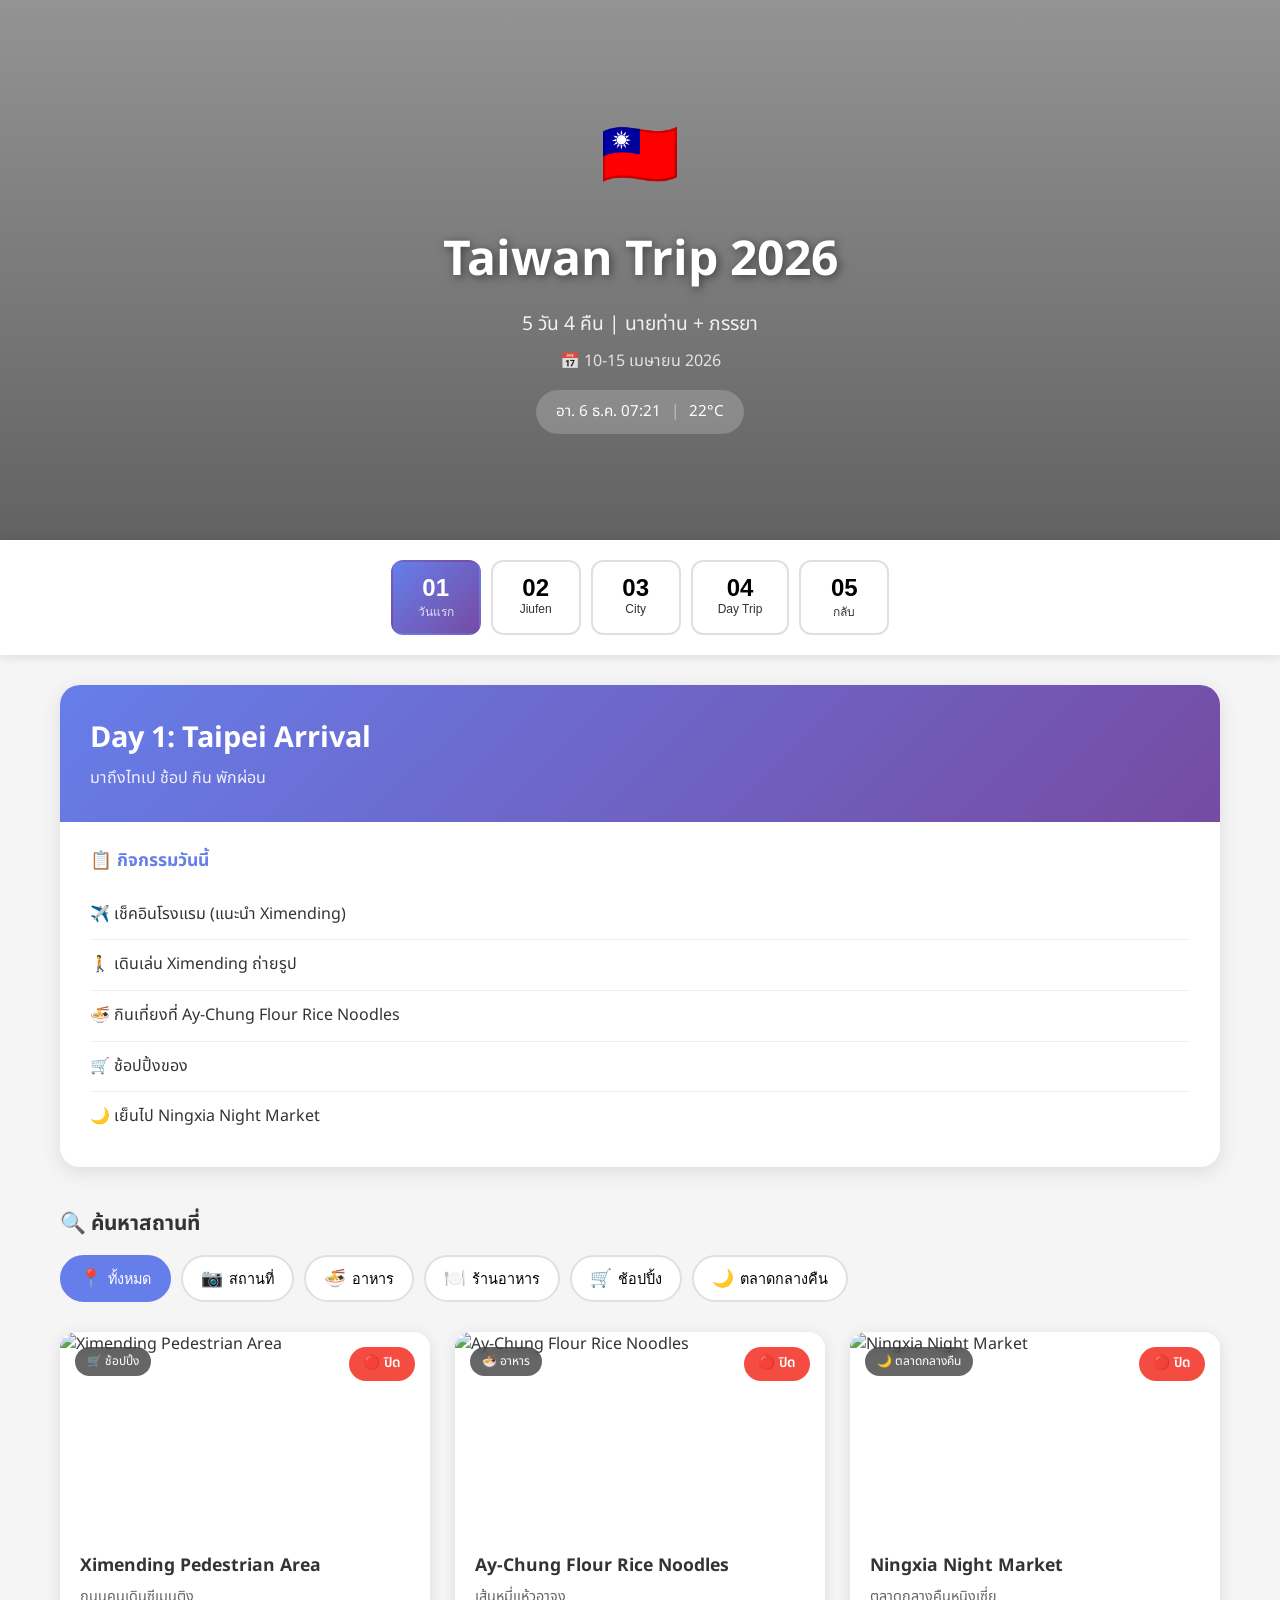
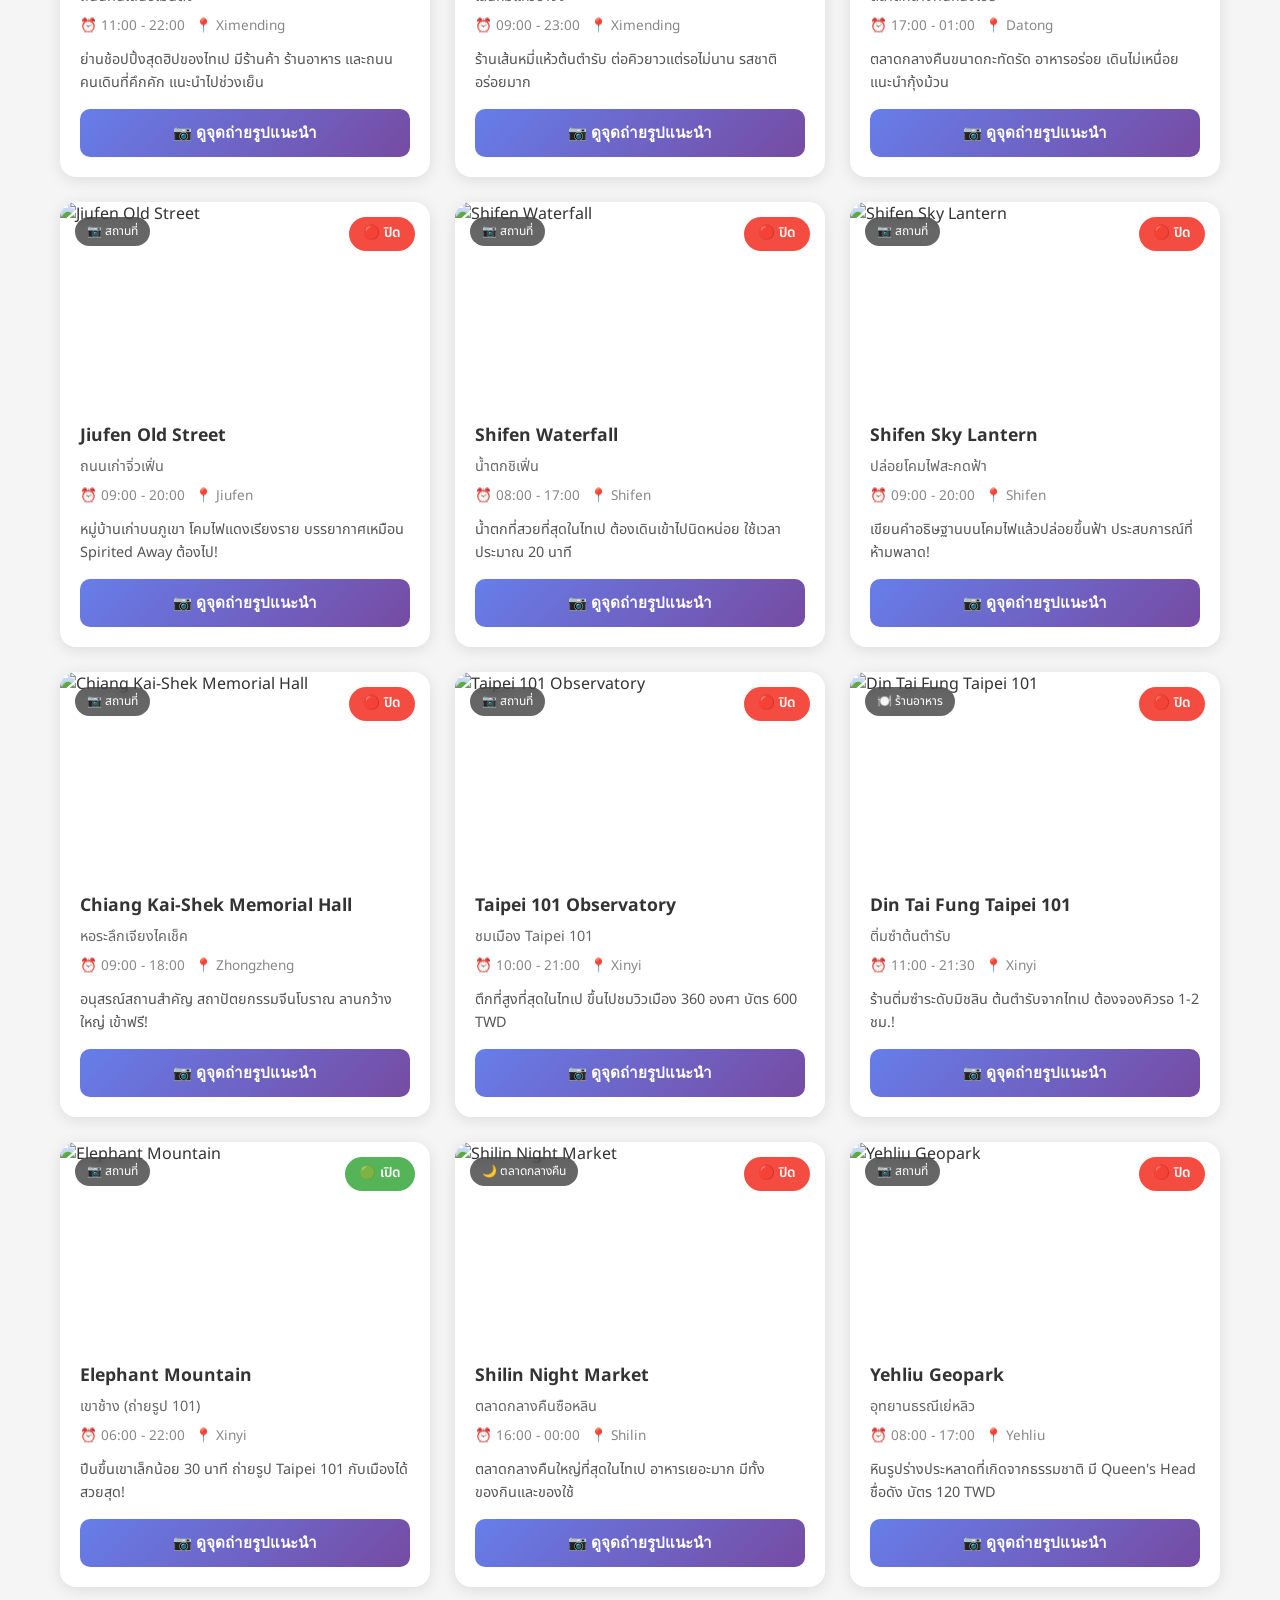
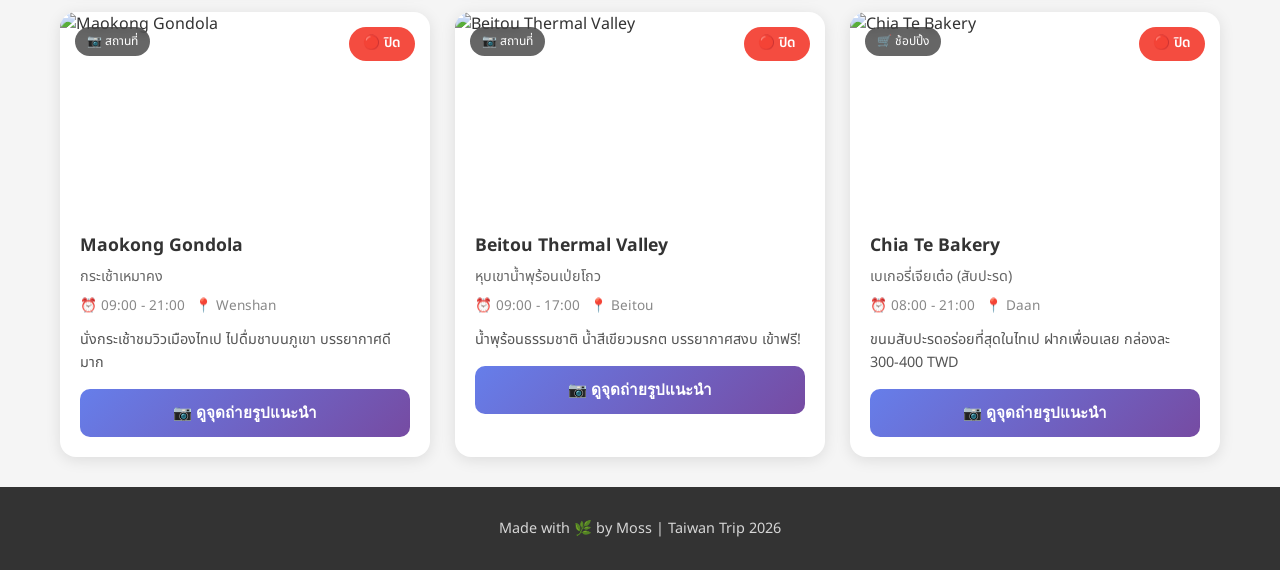
==== taiwan-trip/index.html @ 2dc35409 "Upgrade Taiwan Trip to travel website with photos & UI" ====
<!DOCTYPE html>
<html lang="th">
<head>
    <meta charset="UTF-8">
    <meta name="viewport" content="width=device-width, initial-scale=1.0">
    <title>🇹🇼 Taiwan Trip | 10-15 เมษายน 2026</title>
    <link rel="stylesheet" href="style.css">
    <link href="https://fonts.googleapis.com/css2?family=Noto+Sans+Thai:wght@400;600;700&display=swap" rel="stylesheet">
</head>
<body>
    <!-- Hero Section -->
    <header class="hero">
        <div class="hero-overlay"></div>
        <div class="hero-content">
            <span class="flag">🇹🇼</span>
            <h1>Taiwan Trip 2026</h1>
            <p class="subtitle">5 วัน 4 คืน | นายท่าน + ภรรยา</p>
            <p class="dates">📅 10-15 เมษายน 2026</p>
            <div class="weather-badge">
                <span id="current-time"></span>
                <span class="divider">|</span>
                <span id="taipei-temp">22°C</span>
            </div>
        </div>
    </header>

    <!-- Day Navigation -->
    <nav class="day-nav">
        <button class="day-tab active" data-day="1">
            <span class="day-num">01</span>
            <span class="day-label">วันแรก</span>
        </button>
        <button class="day-tab" data-day="2">
            <span class="day-num">02</span>
            <span class="day-label">Jiufen</span>
        </button>
        <button class="day-tab" data-day="3">
            <span class="day-num">03</span>
            <span class="day-label">City</span>
        </button>
        <button class="day-tab" data-day="4">
            <span class="day-num">04</span>
            <span class="day-label">Day Trip</span>
        </button>
        <button class="day-tab" data-day="5">
            <span class="day-num">05</span>
            <span class="day-label">กลับ</span>
        </button>
    </nav>

    <!-- Main Content -->
    <main class="container">
        <!-- Day Content -->
        <section id="day-content" class="day-section">
            <!-- โหลดจาก JS -->
        </section>

        <!-- Filter Section -->
        <section class="filter-section">
            <h2>🔍 ค้นหาสถานที่</h2>
            <div class="filter-buttons">
                <button class="filter-btn active" data-type="all">
                    <span class="icon">📍</span>
                    <span>ทั้งหมด</span>
                </button>
                <button class="filter-btn" data-type="attraction">
                    <span class="icon">📷</span>
                    <span>สถานที่</span>
                </button>
                <button class="filter-btn" data-type="food">
                    <span class="icon">🍜</span>
                    <span>อาหาร</span>
                </button>
                <button class="filter-btn" data-type="restaurant">
                    <span class="icon">🍽️</span>
                    <span>ร้านอาหาร</span>
                </button>
                <button class="filter-btn" data-type="shopping">
                    <span class="icon">🛒</span>
                    <span>ช้อปปิ้ง</span>
                </button>
                <button class="filter-btn" data-type="night_market">
                    <span class="icon">🌙</span>
                    <span>ตลาดกลางคืน</span>
                </button>
            </div>
        </section>

        <!-- Places Grid -->
        <section id="places-grid" class="places-section">
            <!-- โหลดจาก JS -->
        </section>
    </main>

    <!-- Photo Spot Modal -->
    <div id="modal" class="modal">
        <div class="modal-content">
            <button class="modal-close">&times;</button>
            <div class="modal-body">
                <!-- โหลดจาก JS -->
            </div>
        </div>
    </div>

    <footer>
        <p>Made with 🌿 by Moss | Taiwan Trip 2026</p>
    </footer>

    <script src="app.js"></script>
</body>
</html>
---- taiwan-trip/style.css ----
/* 🌿 Taiwan Trip - Travel Website Style */

* {
    margin: 0;
    padding: 0;
    box-sizing: border-box;
}

body {
    font-family: 'Noto Sans Thai', -apple-system, BlinkMacSystemFont, sans-serif;
    background: #f5f5f5;
    color: #333;
    line-height: 1.6;
}

/* Hero Section */
.hero {
    position: relative;
    height: 60vh;
    min-height: 400px;
    background:
        linear-gradient(rgba(0,0,0,0.4), rgba(0,0,0,0.6)),
        url('https://images.unsplash.com/photo-1530321341288-9d0dfb970801?w=1600') center/cover;
    display: flex;
    align-items: center;
    justify-content: center;
    text-align: center;
    color: white;
}

.hero-content {
    z-index: 1;
    padding: 20px;
}

.hero .flag {
    font-size: 4rem;
    display: block;
    margin-bottom: 15px;
    animation: float 3s ease-in-out infinite;
}

@keyframes float {
    0%, 100% { transform: translateY(0); }
    50% { transform: translateY(-10px); }
}

.hero h1 {
    font-size: 3rem;
    font-weight: 700;
    margin-bottom: 10px;
    text-shadow: 2px 2px 10px rgba(0,0,0,0.5);
}

.hero .subtitle {
    font-size: 1.2rem;
    opacity: 0.9;
    margin-bottom: 8px;
}

.hero .dates {
    font-size: 1rem;
    opacity: 0.8;
    margin-bottom: 15px;
}

.weather-badge {
    display: inline-flex;
    align-items: center;
    gap: 10px;
    background: rgba(255,255,255,0.2);
    backdrop-filter: blur(10px);
    padding: 10px 20px;
    border-radius: 30px;
    font-size: 0.95rem;
}

.weather-badge .divider {
    opacity: 0.5;
}

/* Day Navigation */
.day-nav {
    display: flex;
    justify-content: center;
    gap: 10px;
    padding: 20px;
    background: white;
    box-shadow: 0 2px 10px rgba(0,0,0,0.1);
    position: sticky;
    top: 0;
    z-index: 100;
    flex-wrap: wrap;
}

.day-tab {
    display: flex;
    flex-direction: column;
    align-items: center;
    padding: 12px 25px;
    border: 2px solid #e0e0e0;
    background: white;
    border-radius: 12px;
    cursor: pointer;
    transition: all 0.3s;
    min-width: 90px;
}

.day-tab:hover {
    border-color: #667eea;
    transform: translateY(-2px);
}

.day-tab.active {
    background: linear-gradient(135deg, #667eea, #764ba2);
    border-color: transparent;
    color: white;
}

.day-num {
    font-size: 1.5rem;
    font-weight: 700;
}

.day-label {
    font-size: 0.75rem;
    opacity: 0.8;
}

/* Container */
.container {
    max-width: 1200px;
    margin: 0 auto;
    padding: 30px 20px;
}

/* Day Section */
.day-section {
    margin-bottom: 40px;
}

.day-card {
    background: white;
    border-radius: 20px;
    overflow: hidden;
    box-shadow: 0 5px 20px rgba(0,0,0,0.1);
}

.day-header {
    background: linear-gradient(135deg, #667eea, #764ba2);
    color: white;
    padding: 30px;
}

.day-header h2 {
    font-size: 1.8rem;
    margin-bottom: 5px;
}

.day-header p {
    opacity: 0.9;
}

.day-activities {
    padding: 25px 30px;
}

.day-activities h3 {
    color: #667eea;
    margin-bottom: 15px;
    font-size: 1.1rem;
}

.activity-list {
    list-style: none;
}

.activity-list li {
    padding: 12px 0;
    border-bottom: 1px solid #f0f0f0;
    display: flex;
    align-items: center;
    gap: 10px;
    font-size: 1rem;
}

.activity-list li:last-child {
    border-bottom: none;
}

/* Filter Section */
.filter-section {
    margin-bottom: 30px;
}

.filter-section h2 {
    font-size: 1.3rem;
    margin-bottom: 15px;
    color: #333;
}

.filter-buttons {
    display: flex;
    gap: 10px;
    flex-wrap: wrap;
}

.filter-btn {
    display: flex;
    align-items: center;
    gap: 6px;
    padding: 10px 18px;
    border: 2px solid #e0e0e0;
    background: white;
    border-radius: 25px;
    cursor: pointer;
    transition: all 0.3s;
    font-size: 0.9rem;
}

.filter-btn:hover {
    border-color: #667eea;
}

.filter-btn.active {
    background: #667eea;
    border-color: #667eea;
    color: white;
}

.filter-btn .icon {
    font-size: 1.1rem;
}

/* Places Grid */
.places-grid {
    display: grid;
    grid-template-columns: repeat(auto-fill, minmax(320px, 1fr));
    gap: 25px;
}

/* Place Card */
.place-card {
    background: white;
    border-radius: 16px;
    overflow: hidden;
    box-shadow: 0 3px 15px rgba(0,0,0,0.1);
    transition: transform 0.3s, box-shadow 0.3s;
}

.place-card:hover {
    transform: translateY(-5px);
    box-shadow: 0 10px 30px rgba(0,0,0,0.15);
}

.place-image {
    position: relative;
    height: 200px;
    overflow: hidden;
}

.place-image img {
    width: 100%;
    height: 100%;
    object-fit: cover;
    transition: transform 0.5s;
}

.place-card:hover .place-image img {
    transform: scale(1.05);
}

.status-overlay {
    position: absolute;
    top: 15px;
    right: 15px;
}

.status-badge {
    display: inline-flex;
    align-items: center;
    gap: 5px;
    padding: 6px 14px;
    border-radius: 20px;
    font-size: 0.85rem;
    font-weight: 600;
    backdrop-filter: blur(10px);
}

.status-badge.open {
    background: rgba(76, 175, 80, 0.95);
    color: white;
}

.status-badge.closed {
    background: rgba(244, 67, 54, 0.95);
    color: white;
}

.type-badge {
    position: absolute;
    top: 15px;
    left: 15px;
    background: rgba(0,0,0,0.6);
    color: white;
    padding: 5px 12px;
    border-radius: 15px;
    font-size: 0.75rem;
    backdrop-filter: blur(5px);
}

.place-info {
    padding: 20px;
}

.place-info h3 {
    font-size: 1.1rem;
    margin-bottom: 5px;
    color: #333;
}

.place-info .name-th {
    font-size: 0.9rem;
    color: #666;
    margin-bottom: 8px;
}

.place-meta {
    display: flex;
    flex-wrap: wrap;
    gap: 10px;
    font-size: 0.85rem;
    color: #888;
    margin-bottom: 10px;
}

.place-meta span {
    display: flex;
    align-items: center;
    gap: 4px;
}

.place-description {
    font-size: 0.9rem;
    color: #555;
    margin-bottom: 15px;
    display: -webkit-box;
    -webkit-line-clamp: 2;
    -webkit-box-orient: vertical;
    overflow: hidden;
}

.photo-spots-btn {
    width: 100%;
    padding: 12px;
    background: linear-gradient(135deg, #667eea, #764ba2);
    color: white;
    border: none;
    border-radius: 10px;
    cursor: pointer;
    font-size: 0.95rem;
    font-weight: 600;
    display: flex;
    align-items: center;
    justify-content: center;
    gap: 8px;
    transition: transform 0.2s;
}

.photo-spots-btn:hover {
    transform: scale(1.02);
}

/* Modal */
.modal {
    display: none;
    position: fixed;
    top: 0;
    left: 0;
    width: 100%;
    height: 100%;
    background: rgba(0,0,0,0.8);
    z-index: 1000;
    align-items: center;
    justify-content: center;
    padding: 20px;
    overflow-y: auto;
}

.modal.active {
    display: flex;
}

.modal-content {
    background: white;
    border-radius: 20px;
    max-width: 800px;
    width: 100%;
    max-height: 90vh;
    overflow-y: auto;
    position: relative;
}

.modal-close {
    position: absolute;
    top: 15px;
    right: 20px;
    width: 40px;
    height: 40px;
    border-radius: 50%;
    background: rgba(0,0,0,0.1);
    border: none;
    font-size: 24px;
    cursor: pointer;
    z-index: 10;
    transition: background 0.3s;
}

.modal-close:hover {
    background: rgba(0,0,0,0.2);
}

.modal-header {
    padding: 30px;
    border-bottom: 1px solid #f0f0f0;
}

.modal-header h2 {
    font-size: 1.5rem;
    color: #333;
    margin-bottom: 5px;
}

.modal-header p {
    color: #666;
}

.modal-body {
    padding: 30px;
}

/* Photo Spots Grid */
.photo-spots-grid {
    display: grid;
    gap: 25px;
}

.photo-spot-card {
    border: 1px solid #e0e0e0;
    border-radius: 12px;
    overflow: hidden;
}

.photo-spot-image {
    width: 100%;
    height: 250px;
    overflow: hidden;
}

.photo-spot-image img {
    width: 100%;
    height: 100%;
    object-fit: cover;
    transition: transform 0.5s;
}

.photo-spot-card:hover .photo-spot-image img {
    transform: scale(1.05);
}

.photo-spot-info {
    padding: 15px;
}

.photo-spot-info h4 {
    font-size: 1.1rem;
    color: #333;
    margin-bottom: 5px;
    display: flex;
    align-items: center;
    gap: 8px;
}

.photo-spot-info h4::before {
    content: "📷";
}

.photo-spot-info p {
    font-size: 0.9rem;
    color: #666;
}

/* Footer */
footer {
    text-align: center;
    padding: 30px 20px;
    background: #333;
    color: rgba(255,255,255,0.8);
    font-size: 0.9rem;
}

/* Responsive */
@media (max-width: 768px) {
    .hero h1 {
        font-size: 2rem;
    }

    .hero .flag {
        font-size: 3rem;
    }

    .day-tab {
        min-width: 70px;
        padding: 10px 15px;
    }

    .day-num {
        font-size: 1.2rem;
    }

    .places-grid {
        grid-template-columns: 1fr;
    }

    .filter-btn {
        padding: 8px 12px;
        font-size: 0.8rem;
    }

    .modal-content {
        margin: 10px;
    }
}

/* Loading Animation */
.loading {
    text-align: center;
    padding: 50px;
    color: #888;
}

.loading::after {
    content: "";
    display: inline-block;
    width: 30px;
    height: 30px;
    border: 3px solid #e0e0e0;
    border-top-color: #667eea;
    border-radius: 50%;
    animation: spin 1s linear infinite;
    margin-left: 10px;
    vertical-align: middle;
}

@keyframes spin {
    to { transform: rotate(360deg); }
}
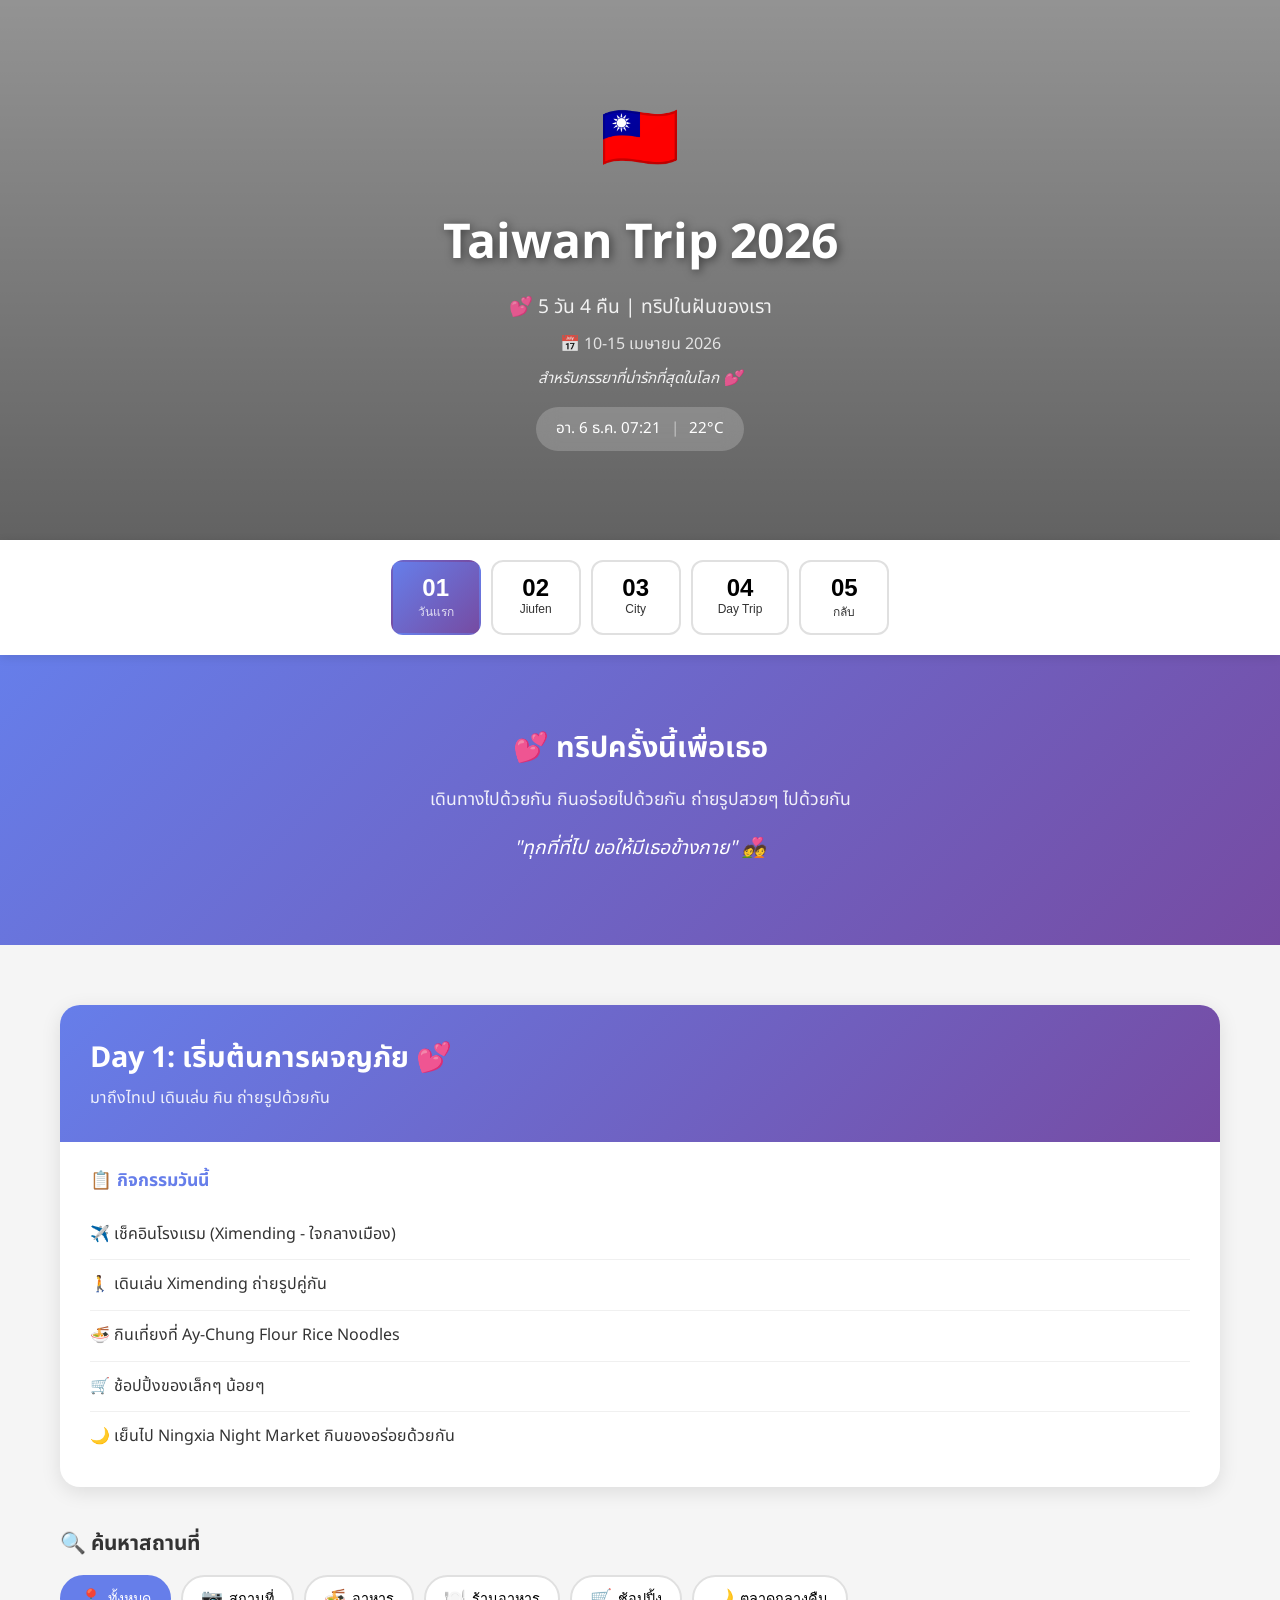
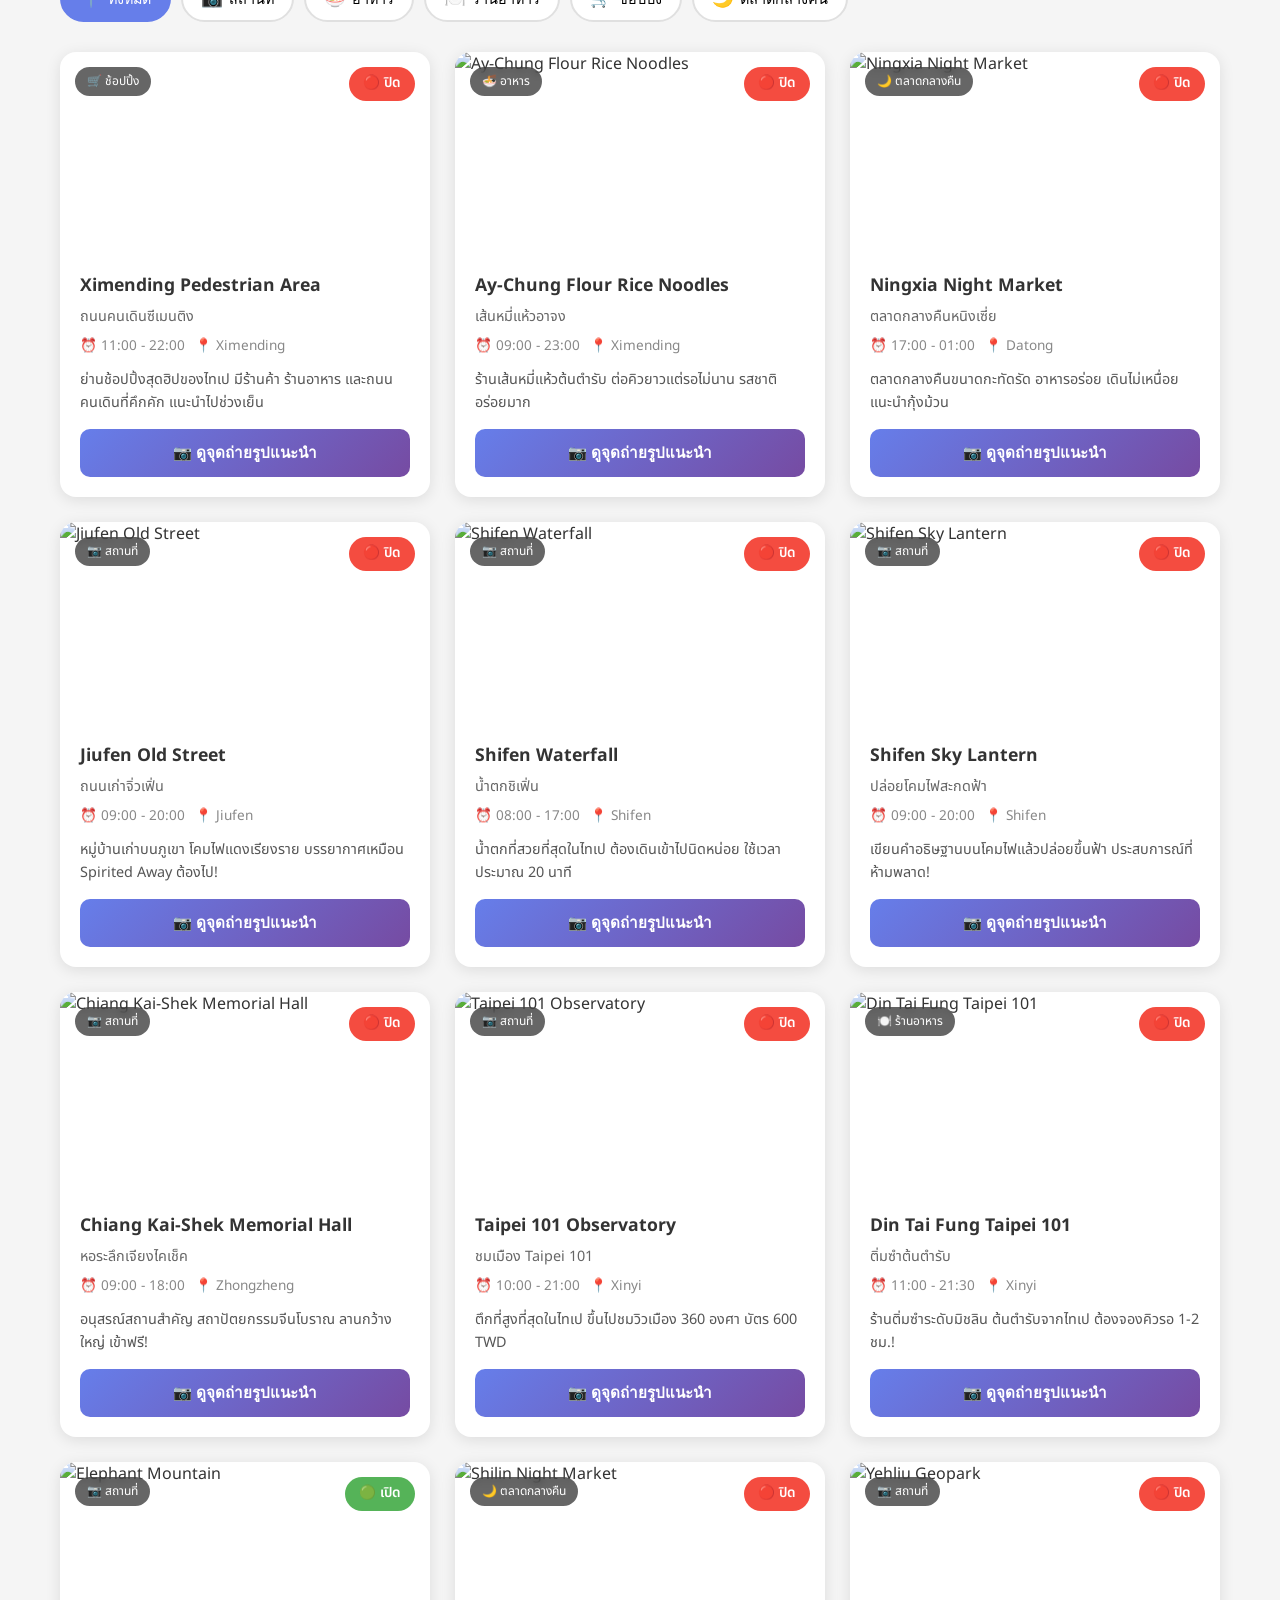
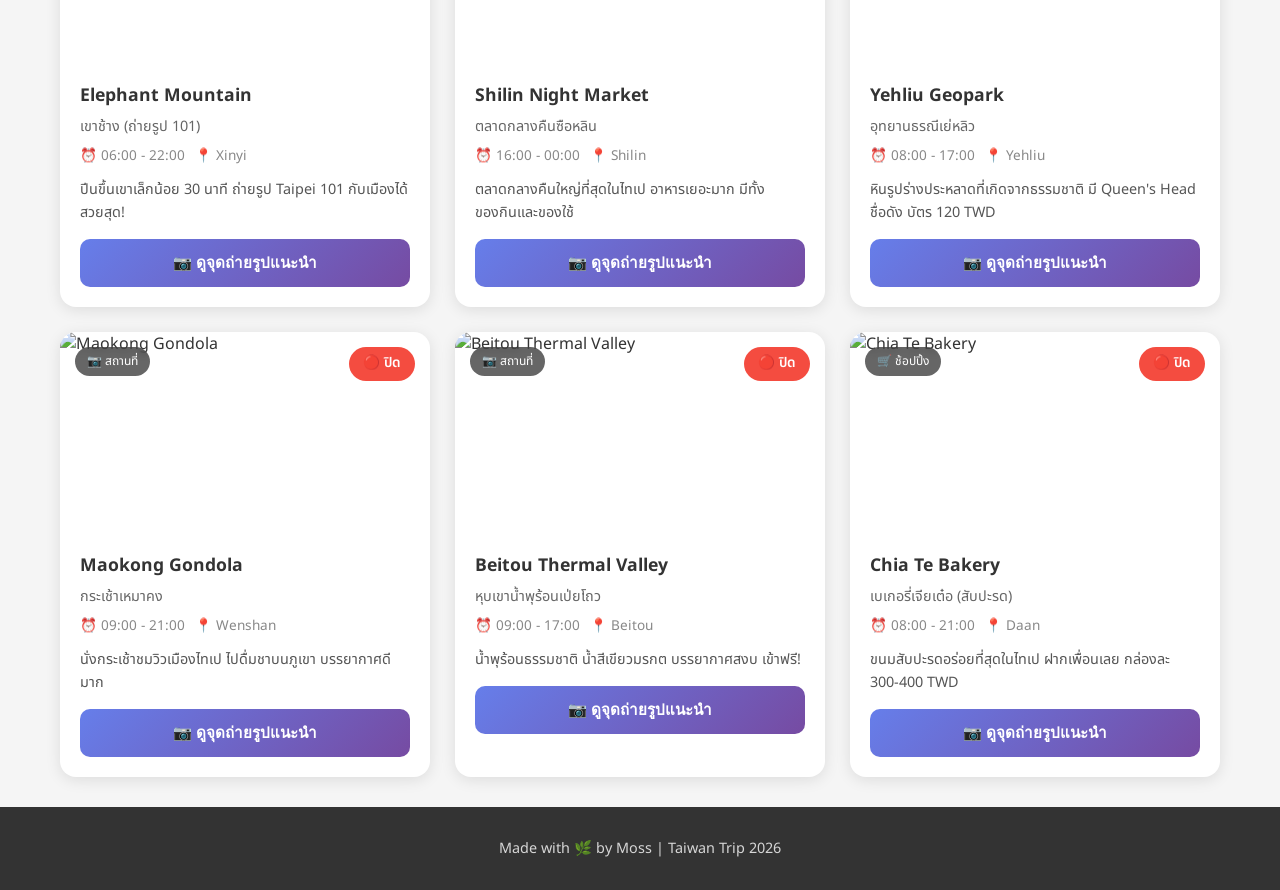
==== commit e8a762da: "Make Taiwan trip romantic for wife showcase" ====
--- a/taiwan-trip/index.html
+++ b/taiwan-trip/index.html
@@ -14,8 +14,9 @@
         <div class="hero-content">
             <span class="flag">🇹🇼</span>
             <h1>Taiwan Trip 2026</h1>
-            <p class="subtitle">5 วัน 4 คืน | นายท่าน + ภรรยา</p>
+            <p class="subtitle">💕 5 วัน 4 คืน | ทริปในฝันของเรา</p>
             <p class="dates">📅 10-15 เมษายน 2026</p>
+            <p class="love-note">สำหรับภรรยาที่น่ารักที่สุดในโลก 💕</p>
             <div class="weather-badge">
                 <span id="current-time"></span>
                 <span class="divider">|</span>
@@ -47,6 +48,15 @@
             <span class="day-label">กลับ</span>
         </button>
     </nav>
+
+    <!-- Love Message -->
+    <section class="love-intro">
+        <div class="container">
+            <h2>💕 ทริปครั้งนี้เพื่อเธอ</h2>
+            <p>เดินทางไปด้วยกัน กินอร่อยไปด้วยกัน ถ่ายรูปสวยๆ ไปด้วยกัน</p>
+            <p class="love-quote">"ทุกที่ที่ไป ขอให้มีเธอข้างกาย" 💑</p>
+        </div>
+    </section>
 
     <!-- Main Content -->
     <main class="container">
--- a/taiwan-trip/style.css
+++ b/taiwan-trip/style.css
@@ -61,7 +61,14 @@
 .hero .dates {
     font-size: 1rem;
     opacity: 0.8;
+    margin-bottom: 10px;
+}
+
+.hero .love-note {
+    font-size: 0.95rem;
+    opacity: 0.9;
     margin-bottom: 15px;
+    font-style: italic;
 }
 
 .weather-badge {
@@ -77,6 +84,33 @@
 
 .weather-badge .divider {
     opacity: 0.5;
+}
+
+/* Love Intro Section */
+.love-intro {
+    background: linear-gradient(135deg, #667eea, #764ba2);
+    color: white;
+    padding: 40px 20px;
+    text-align: center;
+    margin-bottom: 30px;
+}
+
+.love-intro h2 {
+    font-size: 1.8rem;
+    margin-bottom: 15px;
+}
+
+.love-intro p {
+    font-size: 1.1rem;
+    opacity: 0.9;
+    margin-bottom: 10px;
+}
+
+.love-intro .love-quote {
+    font-style: italic;
+    font-size: 1.2rem;
+    opacity: 1;
+    margin-top: 20px;
 }
 
 /* Day Navigation */
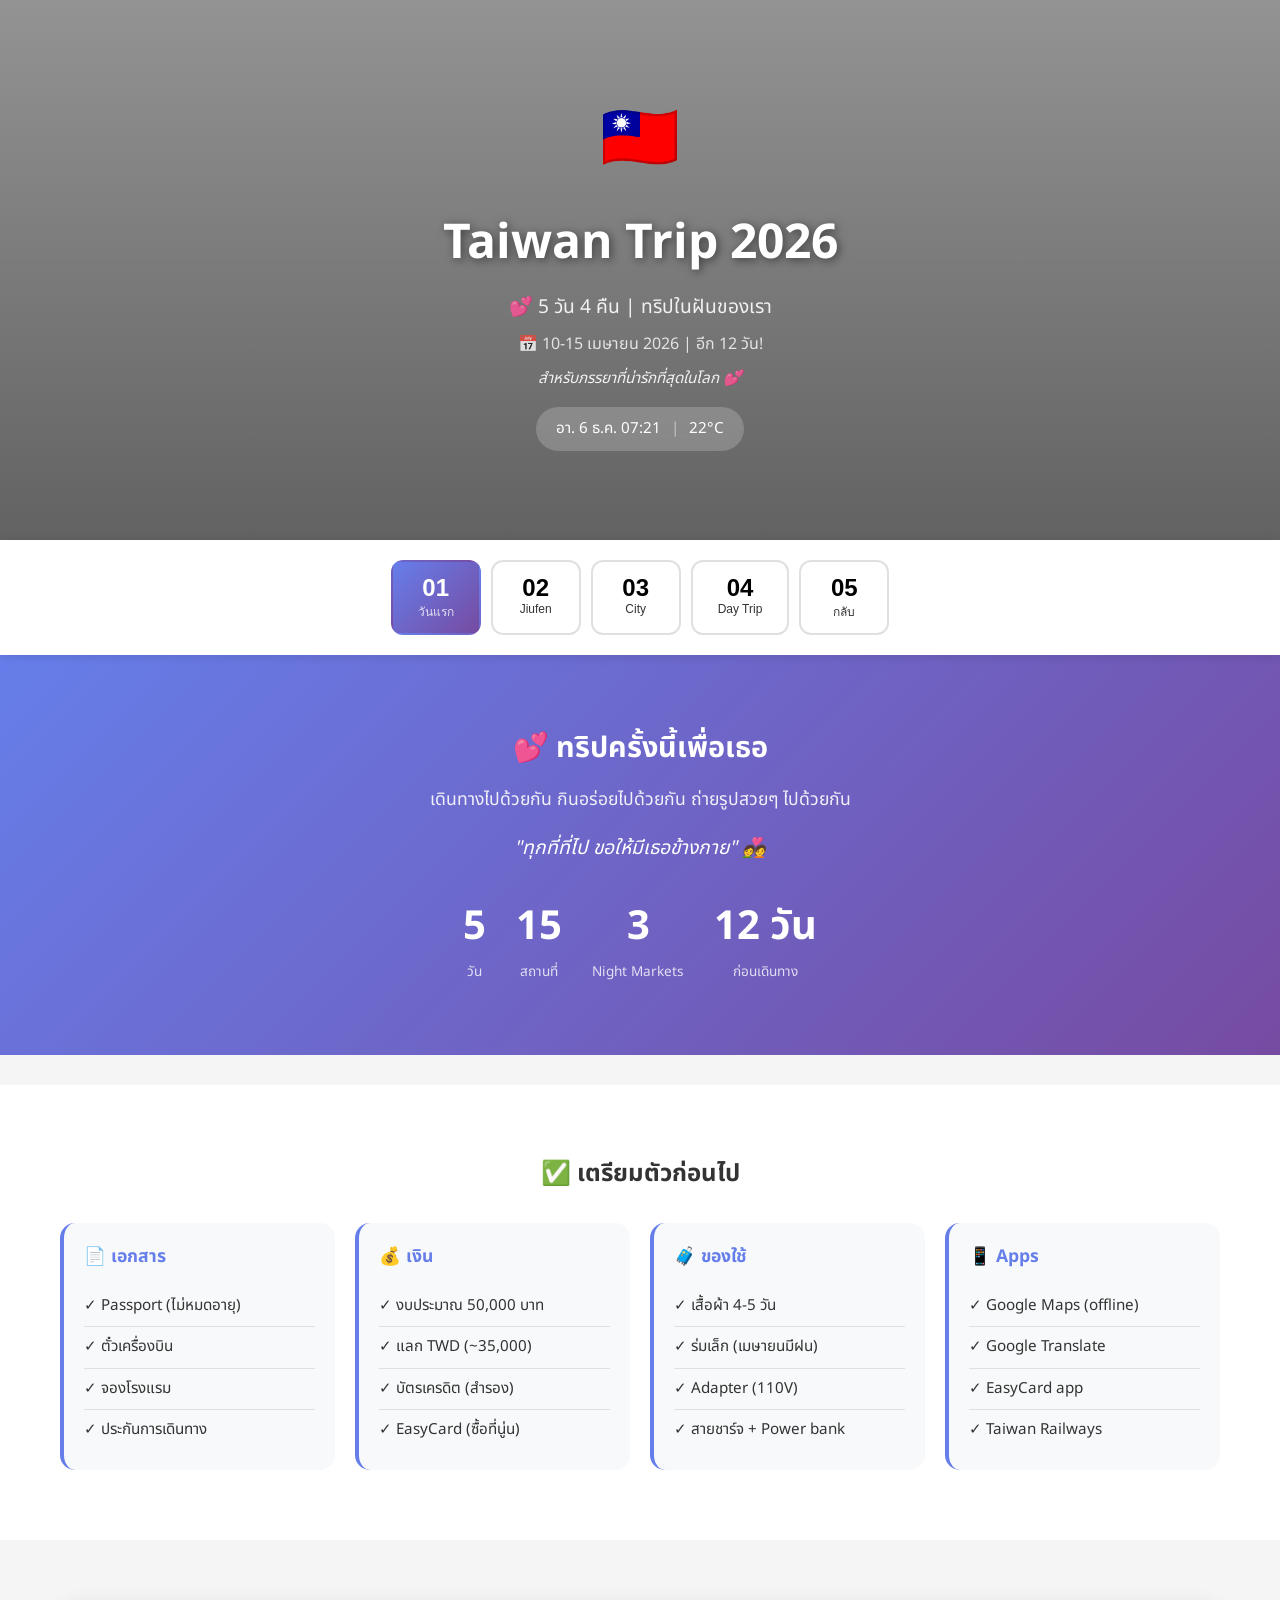
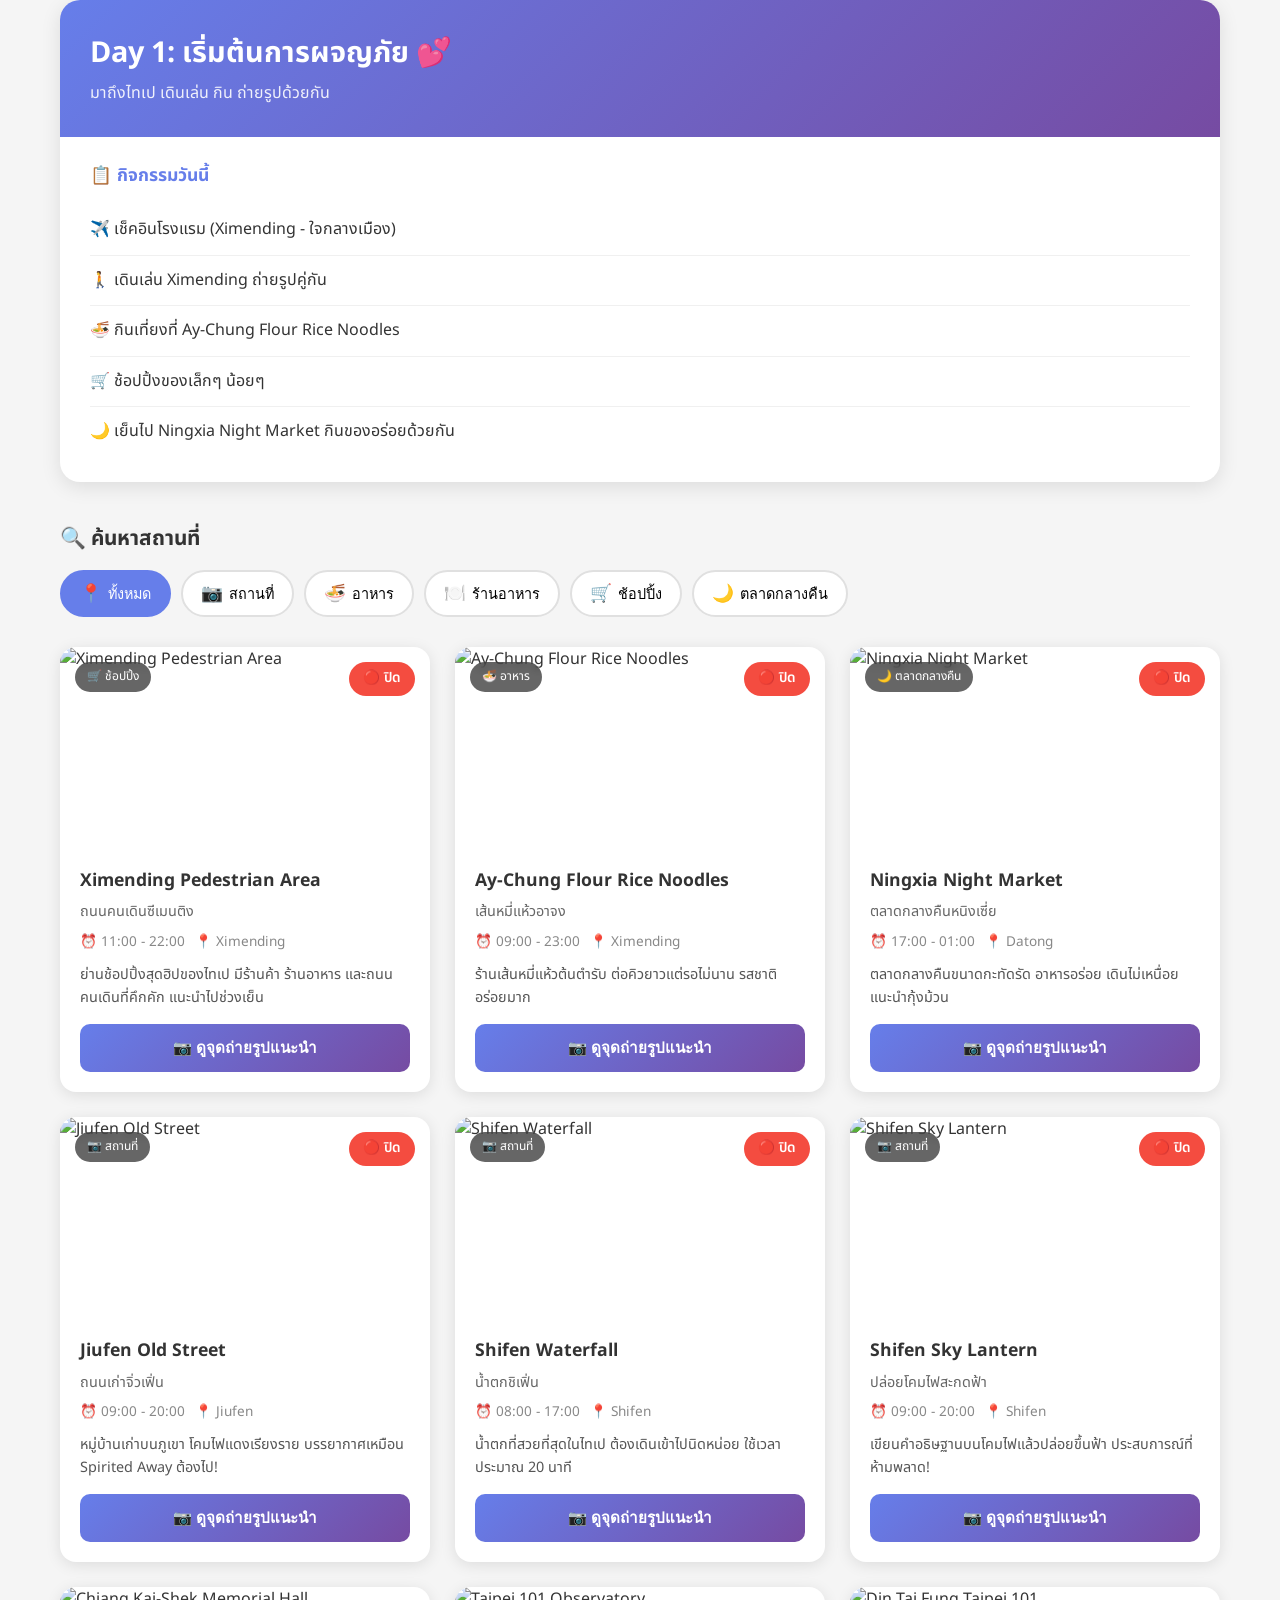
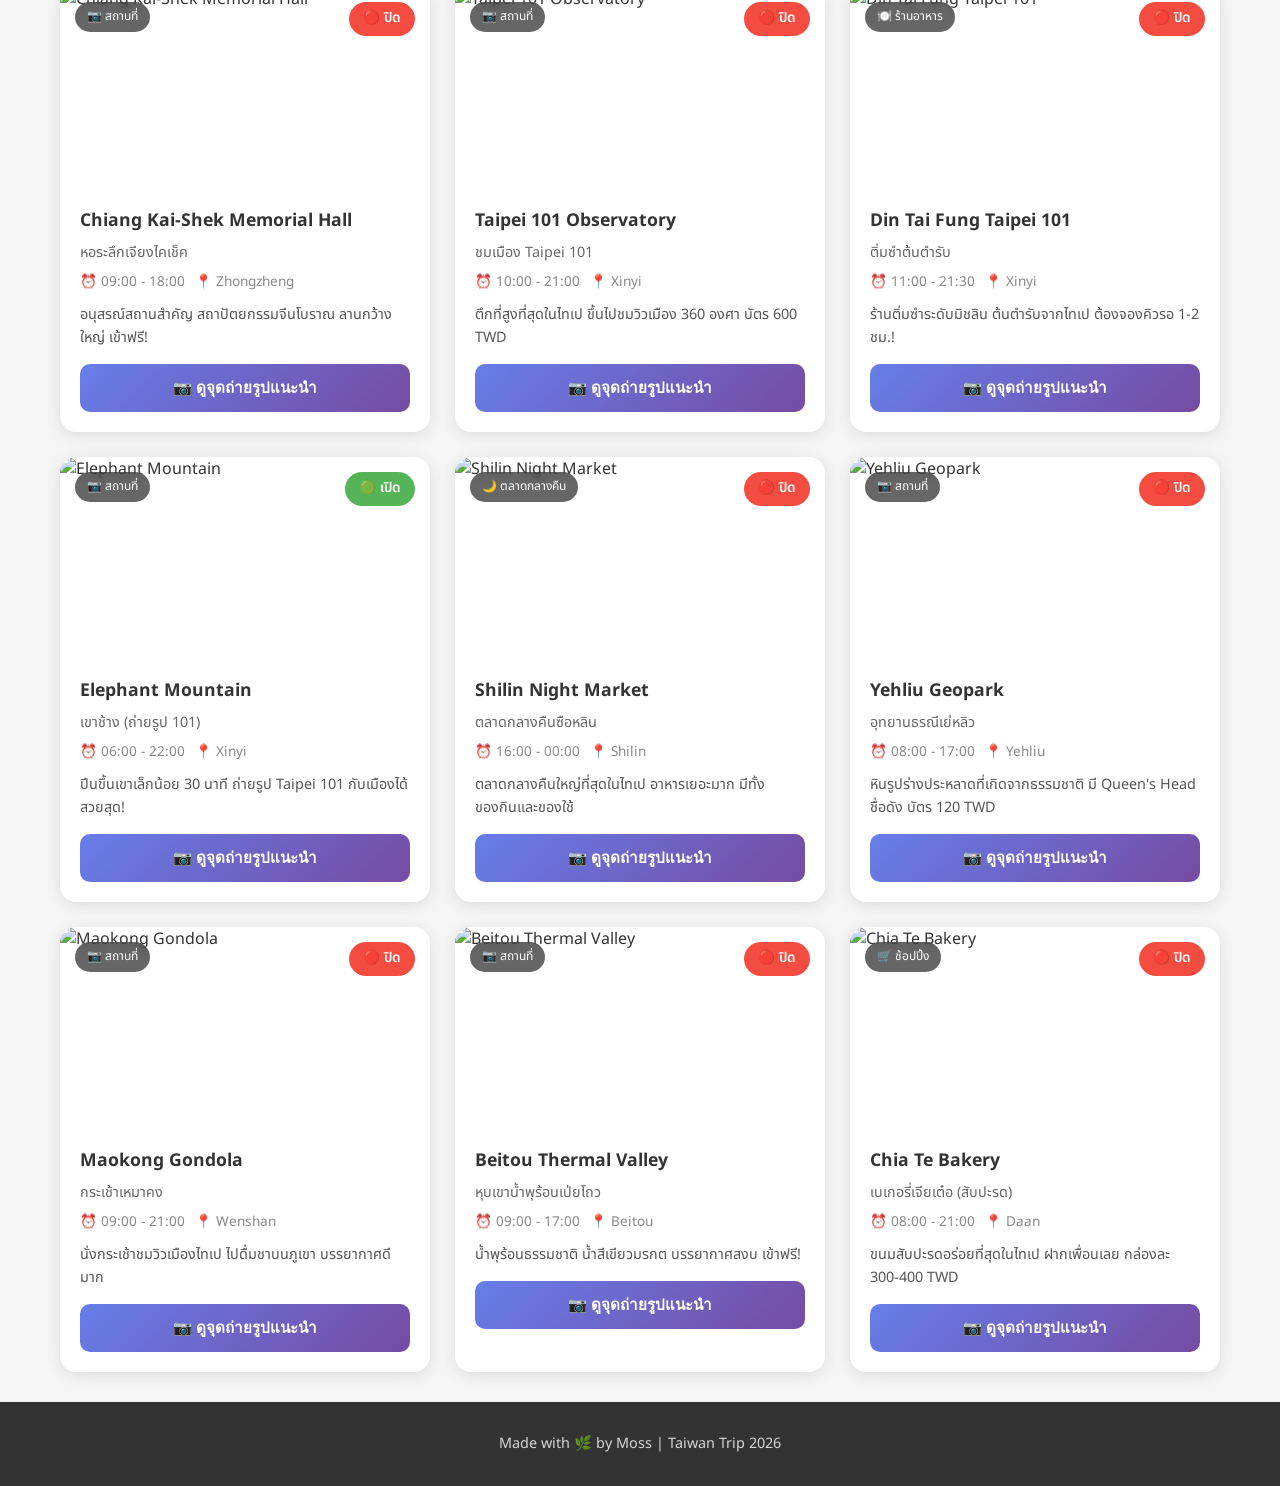
==== commit 21cbd3fd: "Add countdown, checklist, and preparation section for April trip" ====
--- a/taiwan-trip/index.html
+++ b/taiwan-trip/index.html
@@ -15,7 +15,7 @@
             <span class="flag">🇹🇼</span>
             <h1>Taiwan Trip 2026</h1>
             <p class="subtitle">💕 5 วัน 4 คืน | ทริปในฝันของเรา</p>
-            <p class="dates">📅 10-15 เมษายน 2026</p>
+            <p class="dates">📅 10-15 เมษายน 2026 | อีก 12 วัน!</p>
             <p class="love-note">สำหรับภรรยาที่น่ารักที่สุดในโลก 💕</p>
             <div class="weather-badge">
                 <span id="current-time"></span>
@@ -55,6 +55,69 @@
             <h2>💕 ทริปครั้งนี้เพื่อเธอ</h2>
             <p>เดินทางไปด้วยกัน กินอร่อยไปด้วยกัน ถ่ายรูปสวยๆ ไปด้วยกัน</p>
             <p class="love-quote">"ทุกที่ที่ไป ขอให้มีเธอข้างกาย" 💑</p>
+            <div class="trip-stats">
+                <div class="stat">
+                    <span class="stat-num">5</span>
+                    <span class="stat-label">วัน</span>
+                </div>
+                <div class="stat">
+                    <span class="stat-num">15</span>
+                    <span class="stat-label">สถานที่</span>
+                </div>
+                <div class="stat">
+                    <span class="stat-num">3</span>
+                    <span class="stat-label">Night Markets</span>
+                </div>
+                <div class="stat">
+                    <span class="stat-num" id="countdown">12 วัน</span>
+                    <span class="stat-label">ก่อนเดินทาง</span>
+                </div>
+            </div>
+        </div>
+    </section>
+
+    <!-- Preparation Checklist -->
+    <section class="checklist-section">
+        <div class="container">
+            <h2>✅ เตรียมตัวก่อนไป</h2>
+            <div class="checklist-grid">
+                <div class="checklist-card">
+                    <h3>📄 เอกสาร</h3>
+                    <ul>
+                        <li>✓ Passport (ไม่หมดอายุ)</li>
+                        <li>✓ ตั๋วเครื่องบิน</li>
+                        <li>✓ จองโรงแรม</li>
+                        <li>✓ ประกันการเดินทาง</li>
+                    </ul>
+                </div>
+                <div class="checklist-card">
+                    <h3>💰 เงิน</h3>
+                    <ul>
+                        <li>✓ งบประมาณ 50,000 บาท</li>
+                        <li>✓ แลก TWD (~35,000)</li>
+                        <li>✓ บัตรเครดิต (สำรอง)</li>
+                        <li>✓ EasyCard (ซื้อที่นู่น)</li>
+                    </ul>
+                </div>
+                <div class="checklist-card">
+                    <h3>🧳 ของใช้</h3>
+                    <ul>
+                        <li>✓ เสื้อผ้า 4-5 วัน</li>
+                        <li>✓ ร่มเล็ก (เมษายนมีฝน)</li>
+                        <li>✓ Adapter (110V)</li>
+                        <li>✓ สายชาร์จ + Power bank</li>
+                    </ul>
+                </div>
+                <div class="checklist-card">
+                    <h3>📱 Apps</h3>
+                    <ul>
+                        <li>✓ Google Maps (offline)</li>
+                        <li>✓ Google Translate</li>
+                        <li>✓ EasyCard app</li>
+                        <li>✓ Taiwan Railways</li>
+                    </ul>
+                </div>
+            </div>
         </div>
     </section>
 
--- a/taiwan-trip/style.css
+++ b/taiwan-trip/style.css
@@ -111,6 +111,78 @@
     font-size: 1.2rem;
     opacity: 1;
     margin-top: 20px;
+}
+
+.trip-stats {
+    display: flex;
+    justify-content: center;
+    gap: 30px;
+    margin-top: 30px;
+    flex-wrap: wrap;
+}
+
+.stat {
+    text-align: center;
+}
+
+.stat-num {
+    display: block;
+    font-size: 2.5rem;
+    font-weight: 700;
+    color: #fff;
+}
+
+.stat-label {
+    font-size: 0.85rem;
+    opacity: 0.8;
+}
+
+/* Checklist Section */
+.checklist-section {
+    padding: 40px 20px;
+    background: white;
+    margin-bottom: 30px;
+}
+
+.checklist-section h2 {
+    text-align: center;
+    margin-bottom: 30px;
+    color: #333;
+}
+
+.checklist-grid {
+    display: grid;
+    grid-template-columns: repeat(auto-fit, minmax(250px, 1fr));
+    gap: 20px;
+    max-width: 1200px;
+    margin: 0 auto;
+}
+
+.checklist-card {
+    background: #f8f9fa;
+    border-radius: 15px;
+    padding: 20px;
+    border-left: 4px solid #667eea;
+}
+
+.checklist-card h3 {
+    color: #667eea;
+    margin-bottom: 15px;
+    font-size: 1.1rem;
+}
+
+.checklist-card ul {
+    list-style: none;
+}
+
+.checklist-card li {
+    padding: 8px 0;
+    font-size: 0.95rem;
+    border-bottom: 1px solid #e0e0e0;
+}
+
+.checklist-card li:last-child {
+    border-bottom: none;
 }
 
 /* Day Navigation */
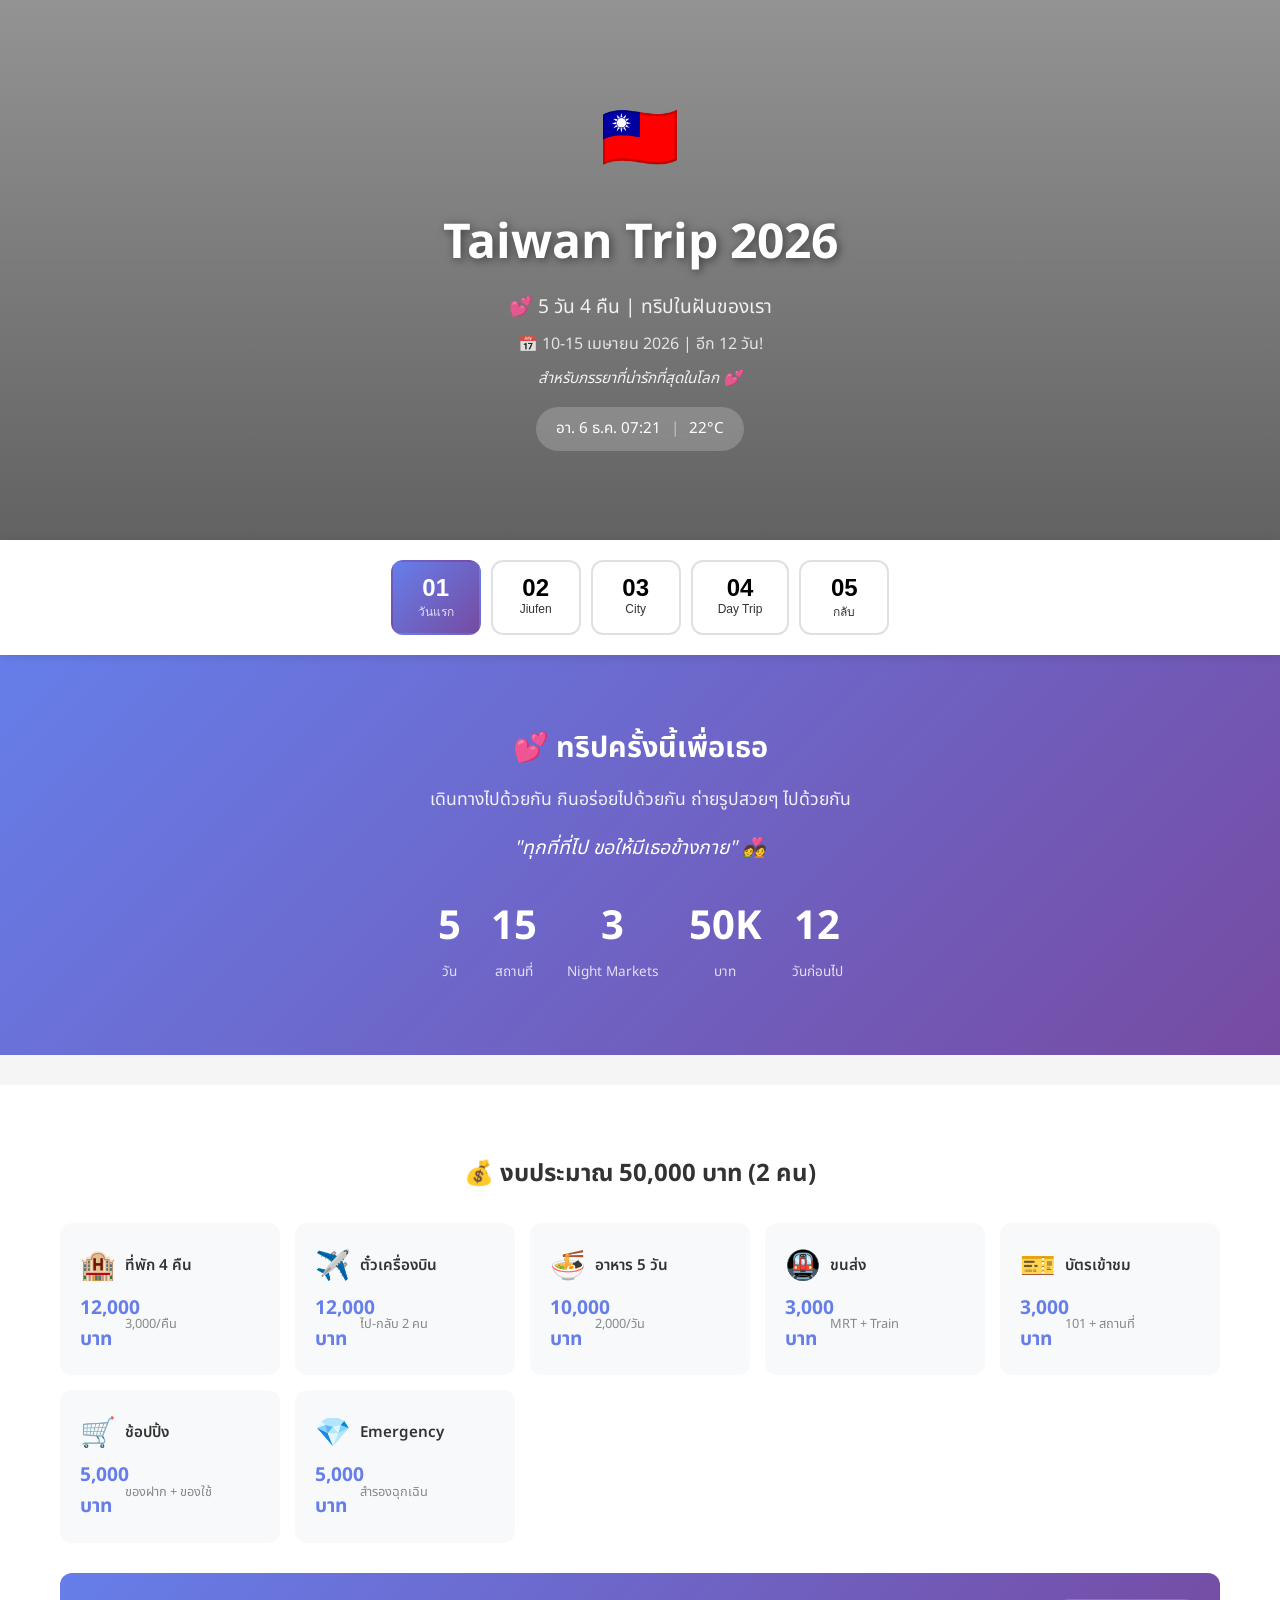
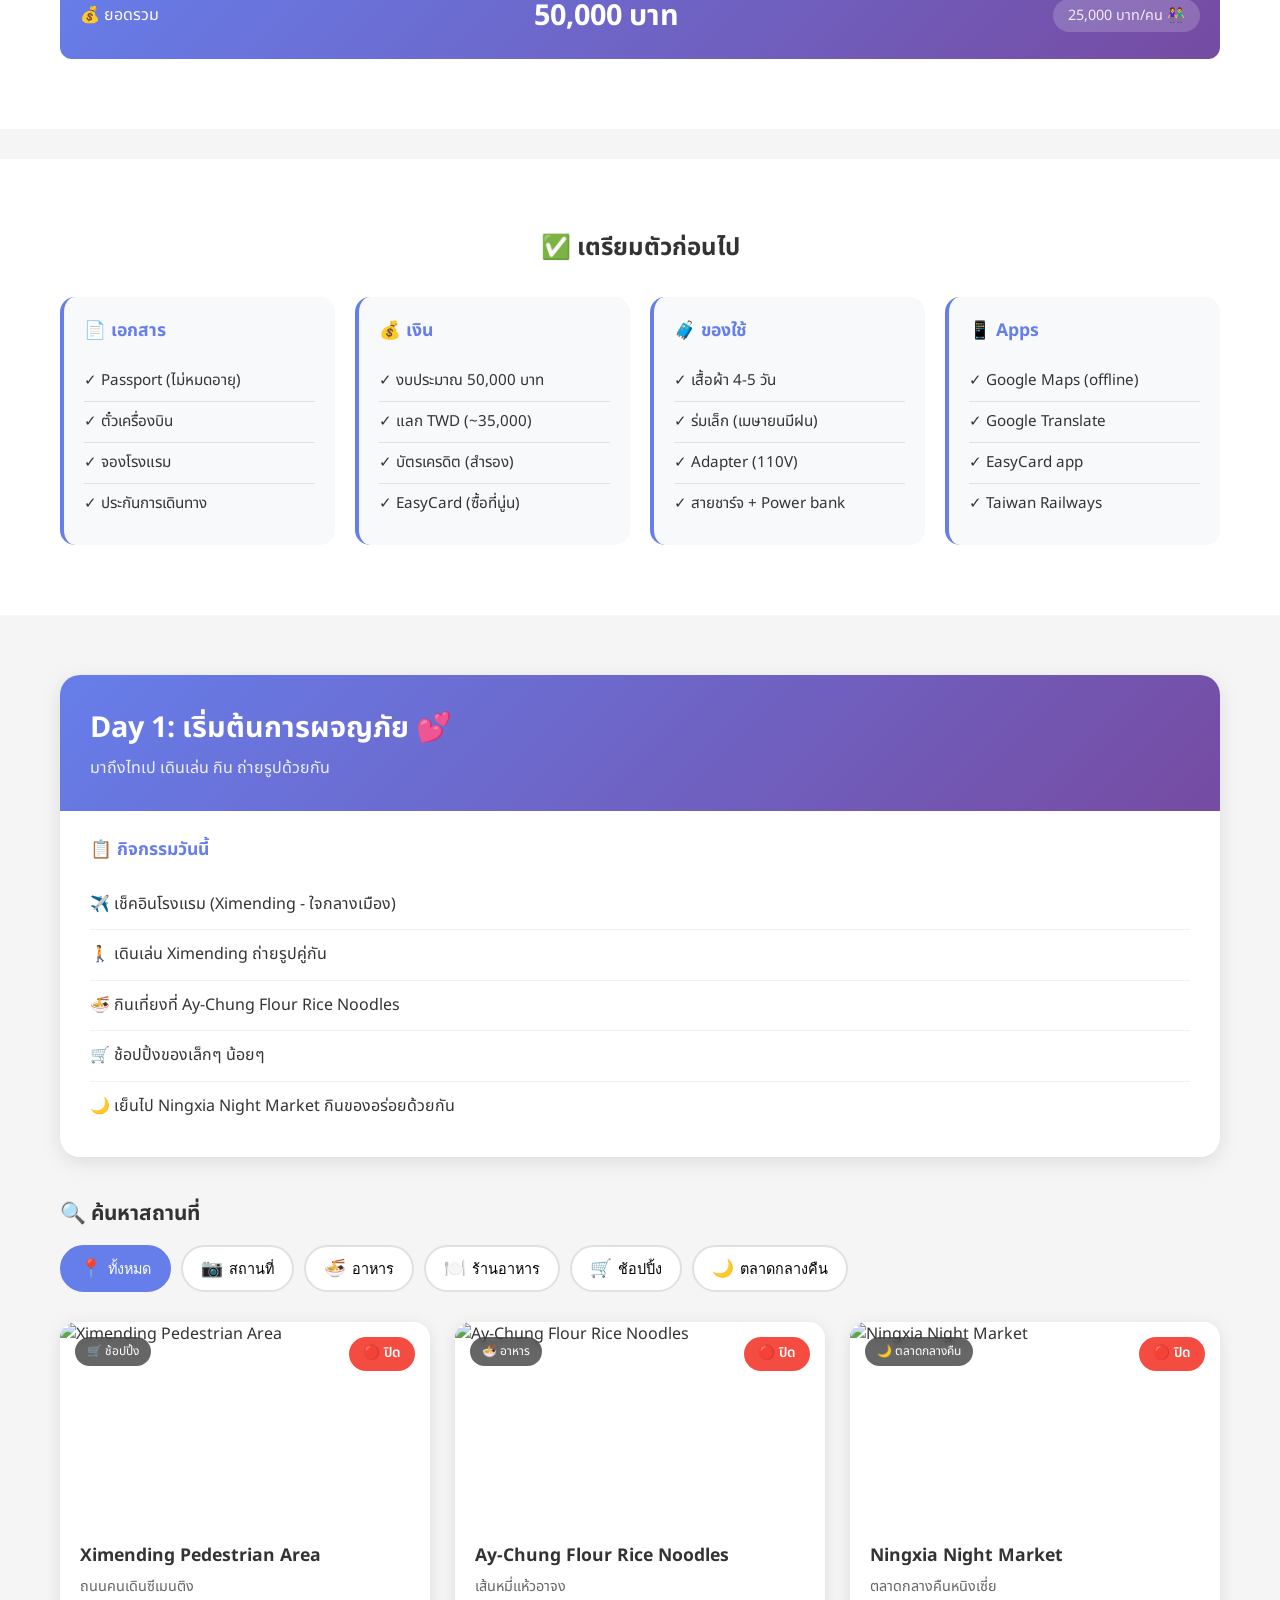
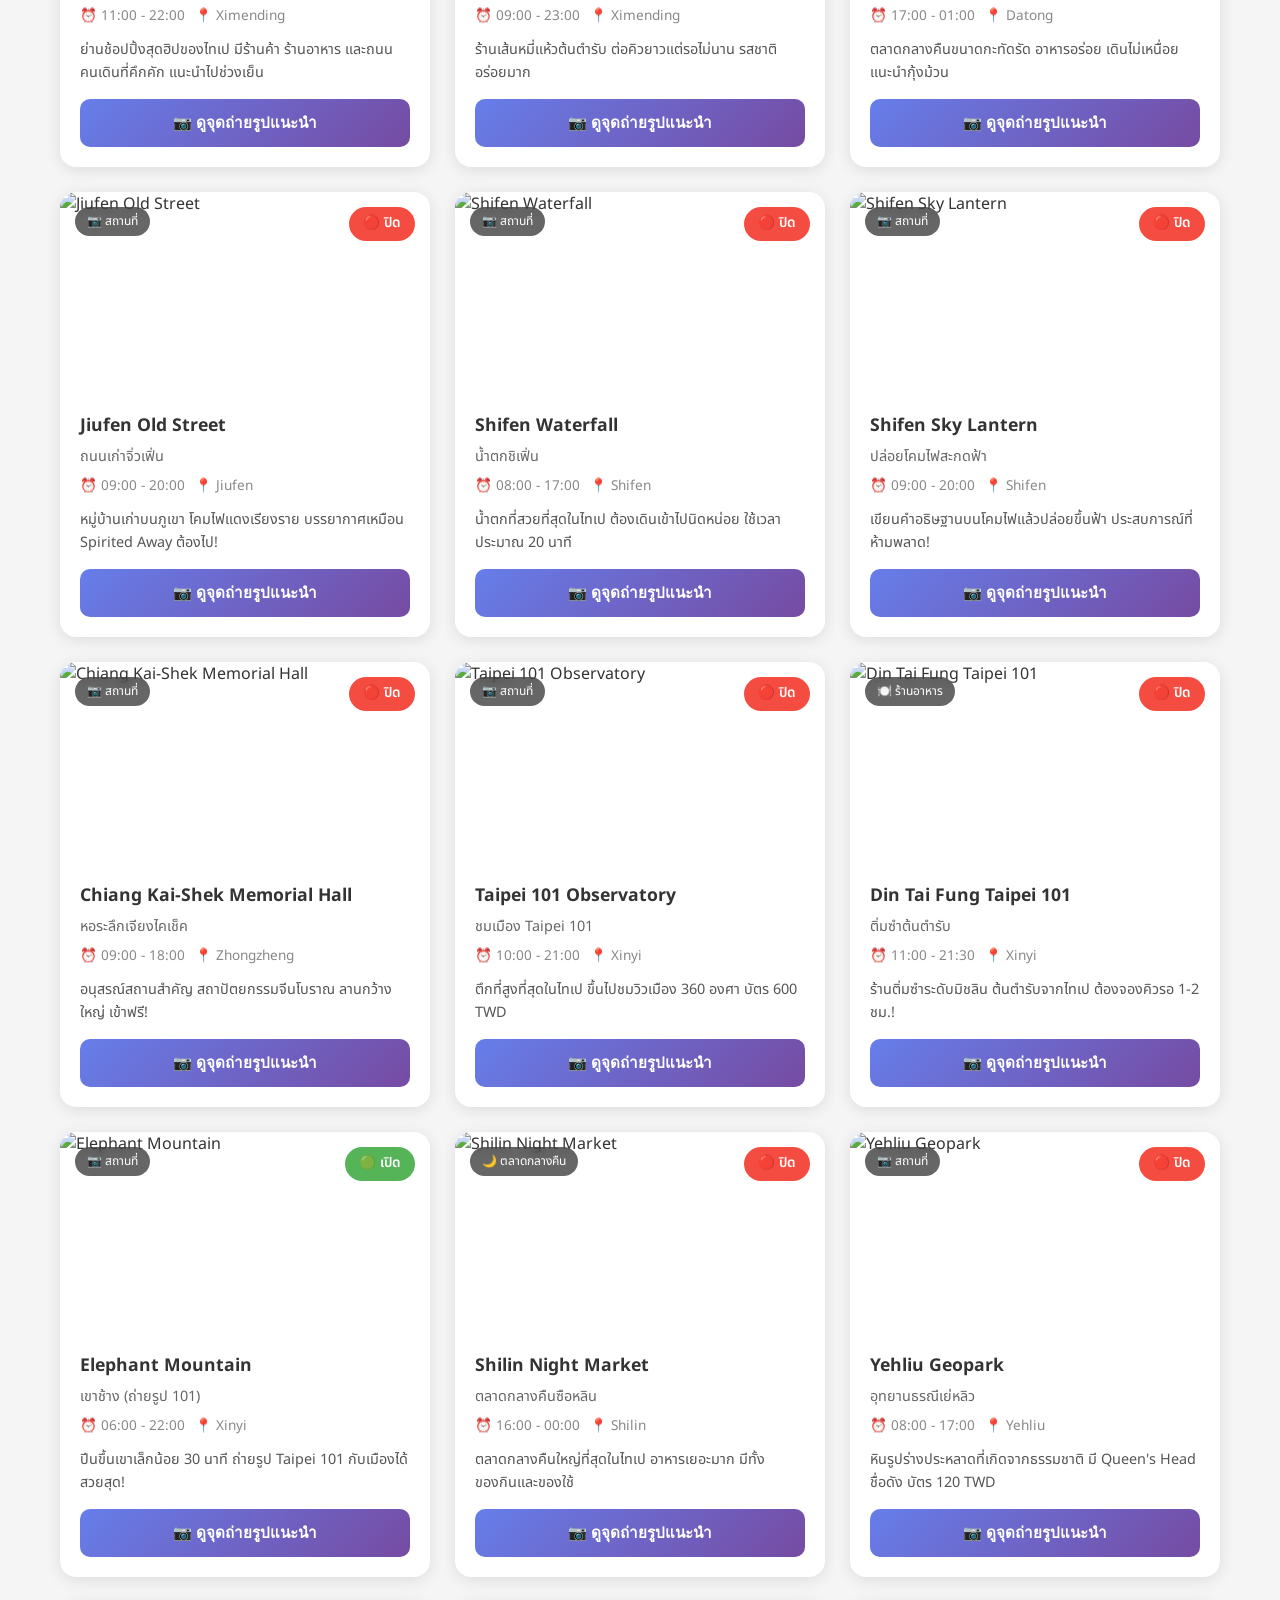
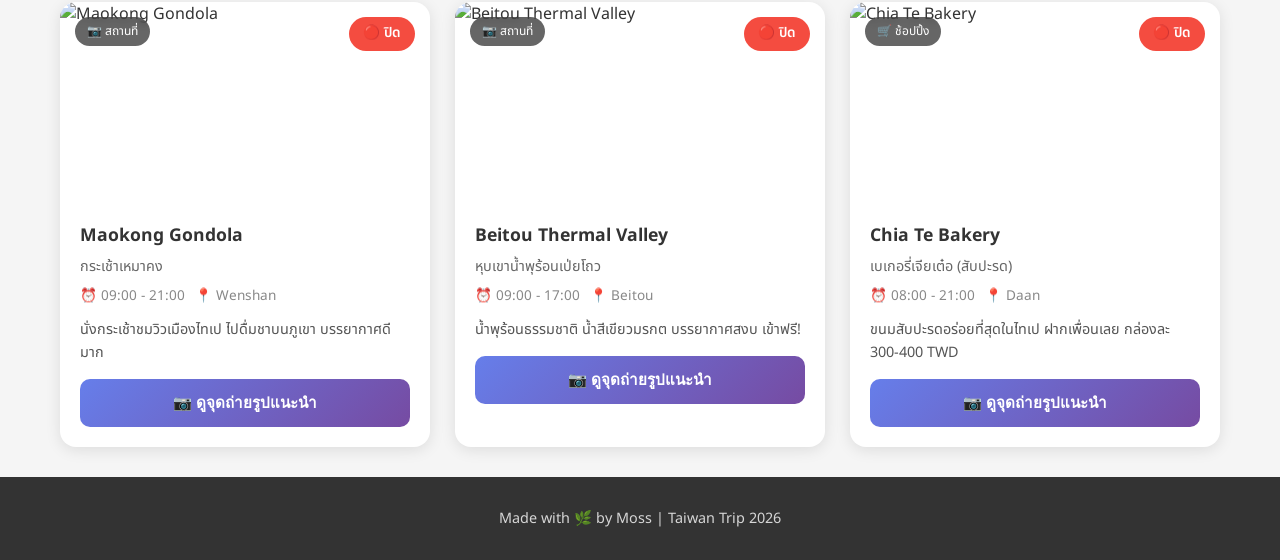
==== commit dd91955d: "Add detailed budget breakdown (50K THB) for romantic Taiwan trip" ====
--- a/taiwan-trip/index.html
+++ b/taiwan-trip/index.html
@@ -69,9 +69,69 @@
                     <span class="stat-label">Night Markets</span>
                 </div>
                 <div class="stat">
-                    <span class="stat-num" id="countdown">12 วัน</span>
-                    <span class="stat-label">ก่อนเดินทาง</span>
-                </div>
+                    <span class="stat-num">50K</span>
+                    <span class="stat-label">บาท</span>
+                </div>
+                <div class="stat">
+                    <span class="stat-num" id="countdown">12</span>
+                    <span class="stat-label">วันก่อนไป</span>
+                </div>
+            </div>
+        </div>
+    </section>
+
+    <!-- Budget Section -->
+    <section class="budget-section">
+        <div class="container">
+            <h2>💰 งบประมาณ 50,000 บาท (2 คน)</h2>
+            <div class="budget-grid">
+                <div class="budget-item">
+                    <span class="budget-icon">🏨</span>
+                    <span class="budget-name">ที่พัก 4 คืน</span>
+                    <span class="budget-amount">12,000 บาท</span>
+                    <span class="budget-note">3,000/คืน</span>
+                </div>
+                <div class="budget-item">
+                    <span class="budget-icon">✈️</span>
+                    <span class="budget-name">ตั๋วเครื่องบิน</span>
+                    <span class="budget-amount">12,000 บาท</span>
+                    <span class="budget-note">ไป-กลับ 2 คน</span>
+                </div>
+                <div class="budget-item">
+                    <span class="budget-icon">🍜</span>
+                    <span class="budget-name">อาหาร 5 วัน</span>
+                    <span class="budget-amount">10,000 บาท</span>
+                    <span class="budget-note">2,000/วัน</span>
+                </div>
+                <div class="budget-item">
+                    <span class="budget-icon">🚇</span>
+                    <span class="budget-name">ขนส่ง</span>
+                    <span class="budget-amount">3,000 บาท</span>
+                    <span class="budget-note">MRT + Train</span>
+                </div>
+                <div class="budget-item">
+                    <span class="budget-icon">🎫</span>
+                    <span class="budget-name">บัตรเข้าชม</span>
+                    <span class="budget-amount">3,000 บาท</span>
+                    <span class="budget-note">101 + สถานที่</span>
+                </div>
+                <div class="budget-item">
+                    <span class="budget-icon">🛒</span>
+                    <span class="budget-name">ช้อปปิ้ง</span>
+                    <span class="budget-amount">5,000 บาท</span>
+                    <span class="budget-note">ของฝาก + ของใช้</span>
+                </div>
+                <div class="budget-item">
+                    <span class="budget-icon">💎</span>
+                    <span class="budget-name">Emergency</span>
+                    <span class="budget-amount">5,000 บาท</span>
+                    <span class="budget-note">สำรองฉุกเฉิน</span>
+                </div>
+            </div>
+            <div class="budget-total">
+                <span>💰 ยอดรวม</span>
+                <span class="total-amount">50,000 บาท</span>
+                <span class="per-person">25,000 บาท/คน 👫</span>
             </div>
         </div>
     </section>
--- a/taiwan-trip/style.css
+++ b/taiwan-trip/style.css
@@ -135,6 +135,98 @@
 .stat-label {
     font-size: 0.85rem;
     opacity: 0.8;
+}
+
+/* Budget Section */
+.budget-section {
+    padding: 40px 20px;
+    background: white;
+    margin-bottom: 30px;
+}
+
+.budget-section h2 {
+    text-align: center;
+    margin-bottom: 30px;
+    color: #333;
+    font-size: 1.5rem;
+}
+
+.budget-grid {
+    display: grid;
+    grid-template-columns: repeat(auto-fit, minmax(200px, 1fr));
+    gap: 15px;
+    max-width: 1200px;
+    margin: 0 auto 30px;
+}
+
+.budget-item {
+    background: #f8f9fa;
+    border-radius: 12px;
+    padding: 20px;
+    display: grid;
+    grid-template-areas:
+        "icon name"
+        "amount note";
+    grid-template-columns: 40px 1fr;
+    gap: 5px;
+    align-items: center;
+    transition: transform 0.2s;
+}
+
+.budget-item:hover {
+    transform: translateY(-3px);
+}
+
+.budget-icon {
+    grid-area: icon;
+    font-size: 1.8rem;
+}
+
+.budget-name {
+    grid-area: name;
+    font-weight: 600;
+    color: #333;
+    font-size: 0.95rem;
+}
+
+.budget-amount {
+    grid-area: amount;
+    font-size: 1.2rem;
+    font-weight: 700;
+    color: #667eea;
+}
+
+.budget-note {
+    grid-area: note;
+    font-size: 0.8rem;
+    color: #888;
+}
+
+.budget-total {
+    background: linear-gradient(135deg, #667eea, #764ba2);
+    color: white;
+    padding: 20px;
+    border-radius: 12px;
+    display: flex;
+    justify-content: space-between;
+    align-items: center;
+    max-width: 1200px;
+    margin: 0 auto;
+    flex-wrap: wrap;
+    gap: 10px;
+}
+
+.total-amount {
+    font-size: 1.8rem;
+    font-weight: 700;
+}
+
+.per-person {
+    font-size: 0.9rem;
+    opacity: 0.9;
+    background: rgba(255,255,255,0.2);
+    padding: 5px 15px;
+    border-radius: 20px;
 }
 
 /* Checklist Section */
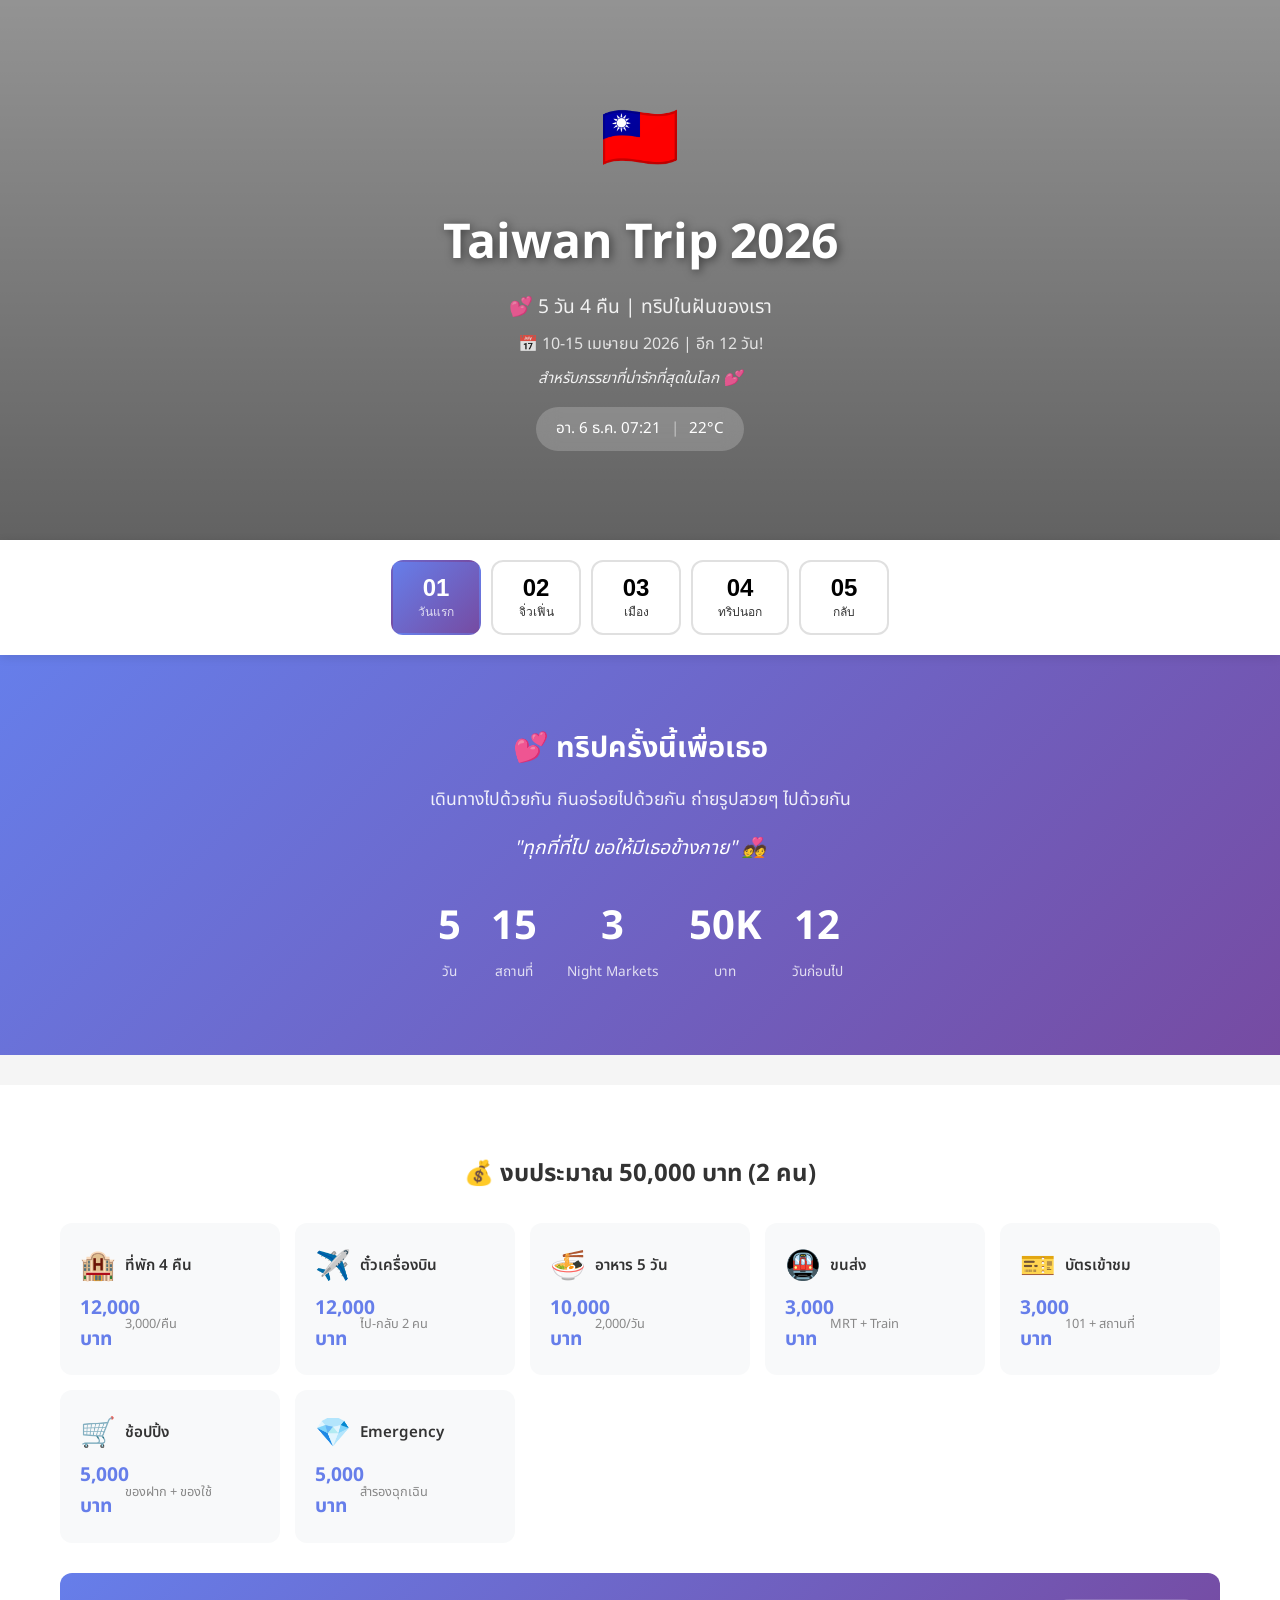
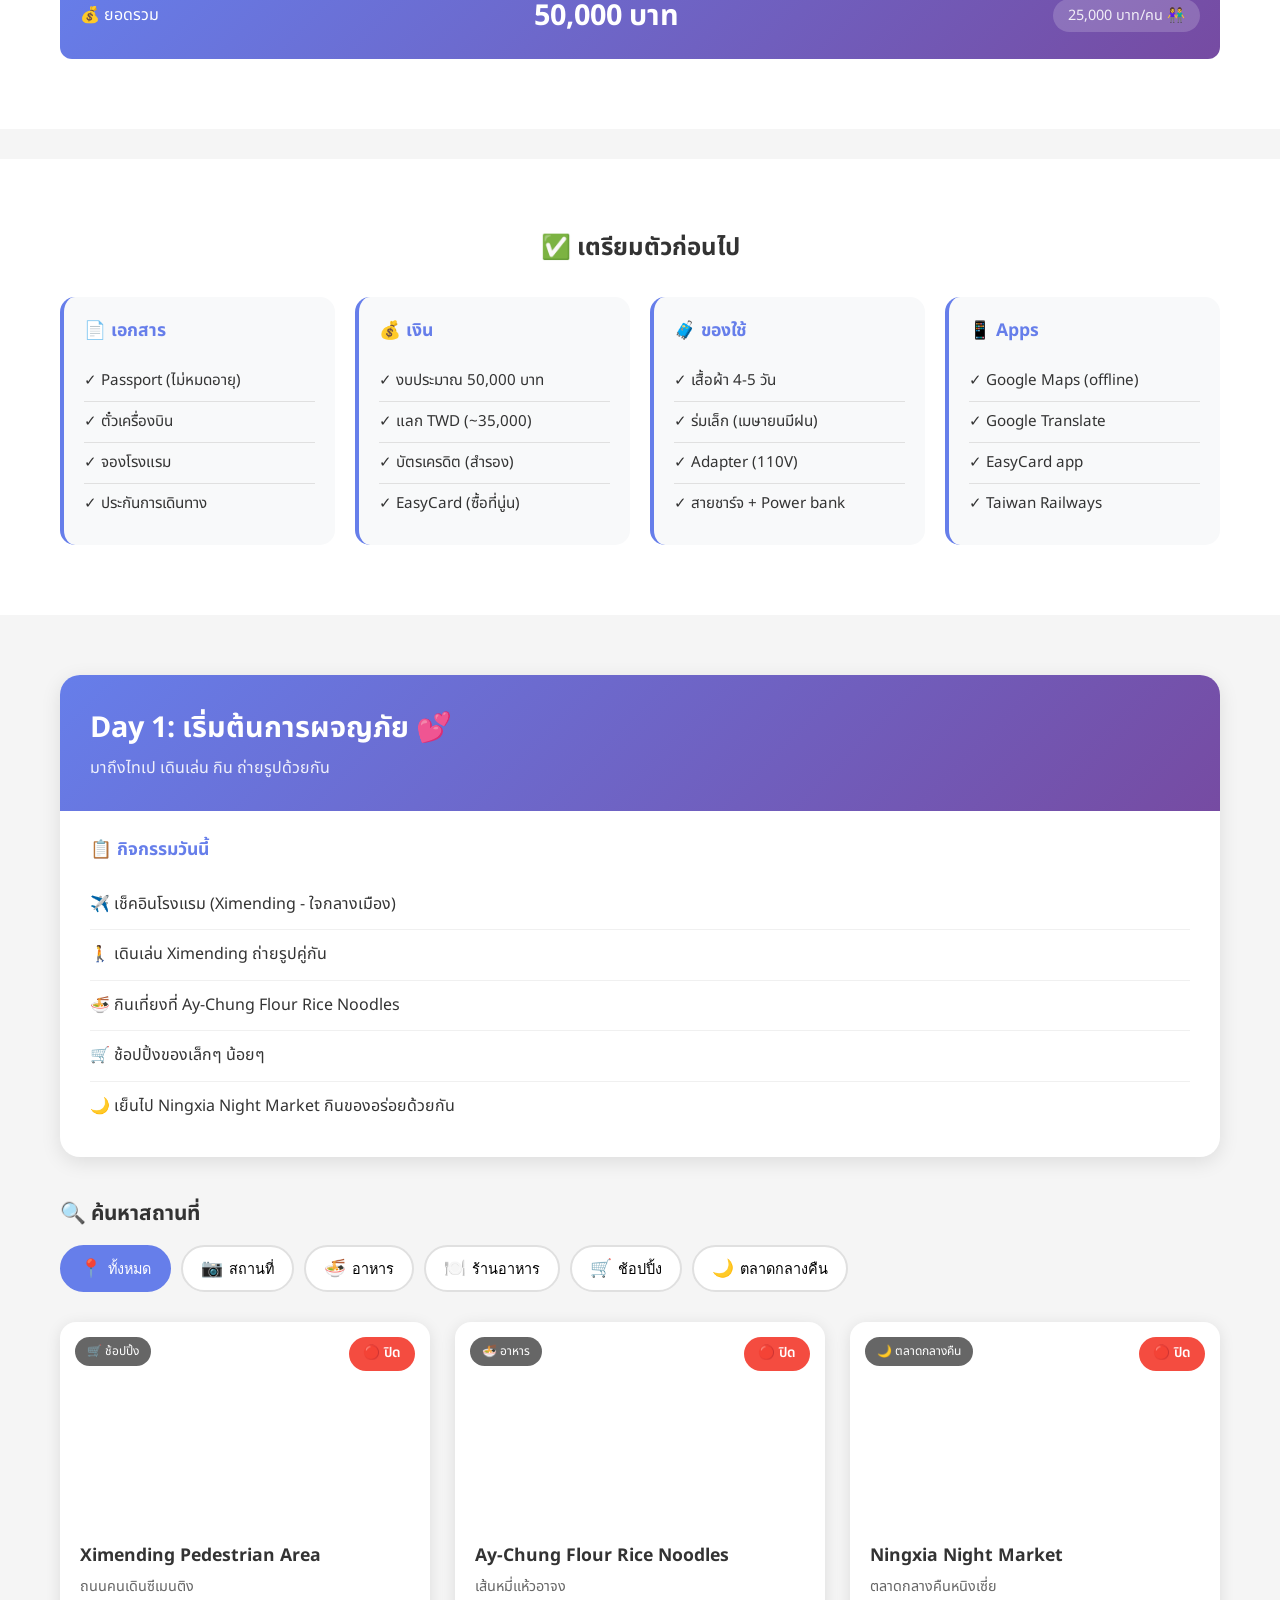
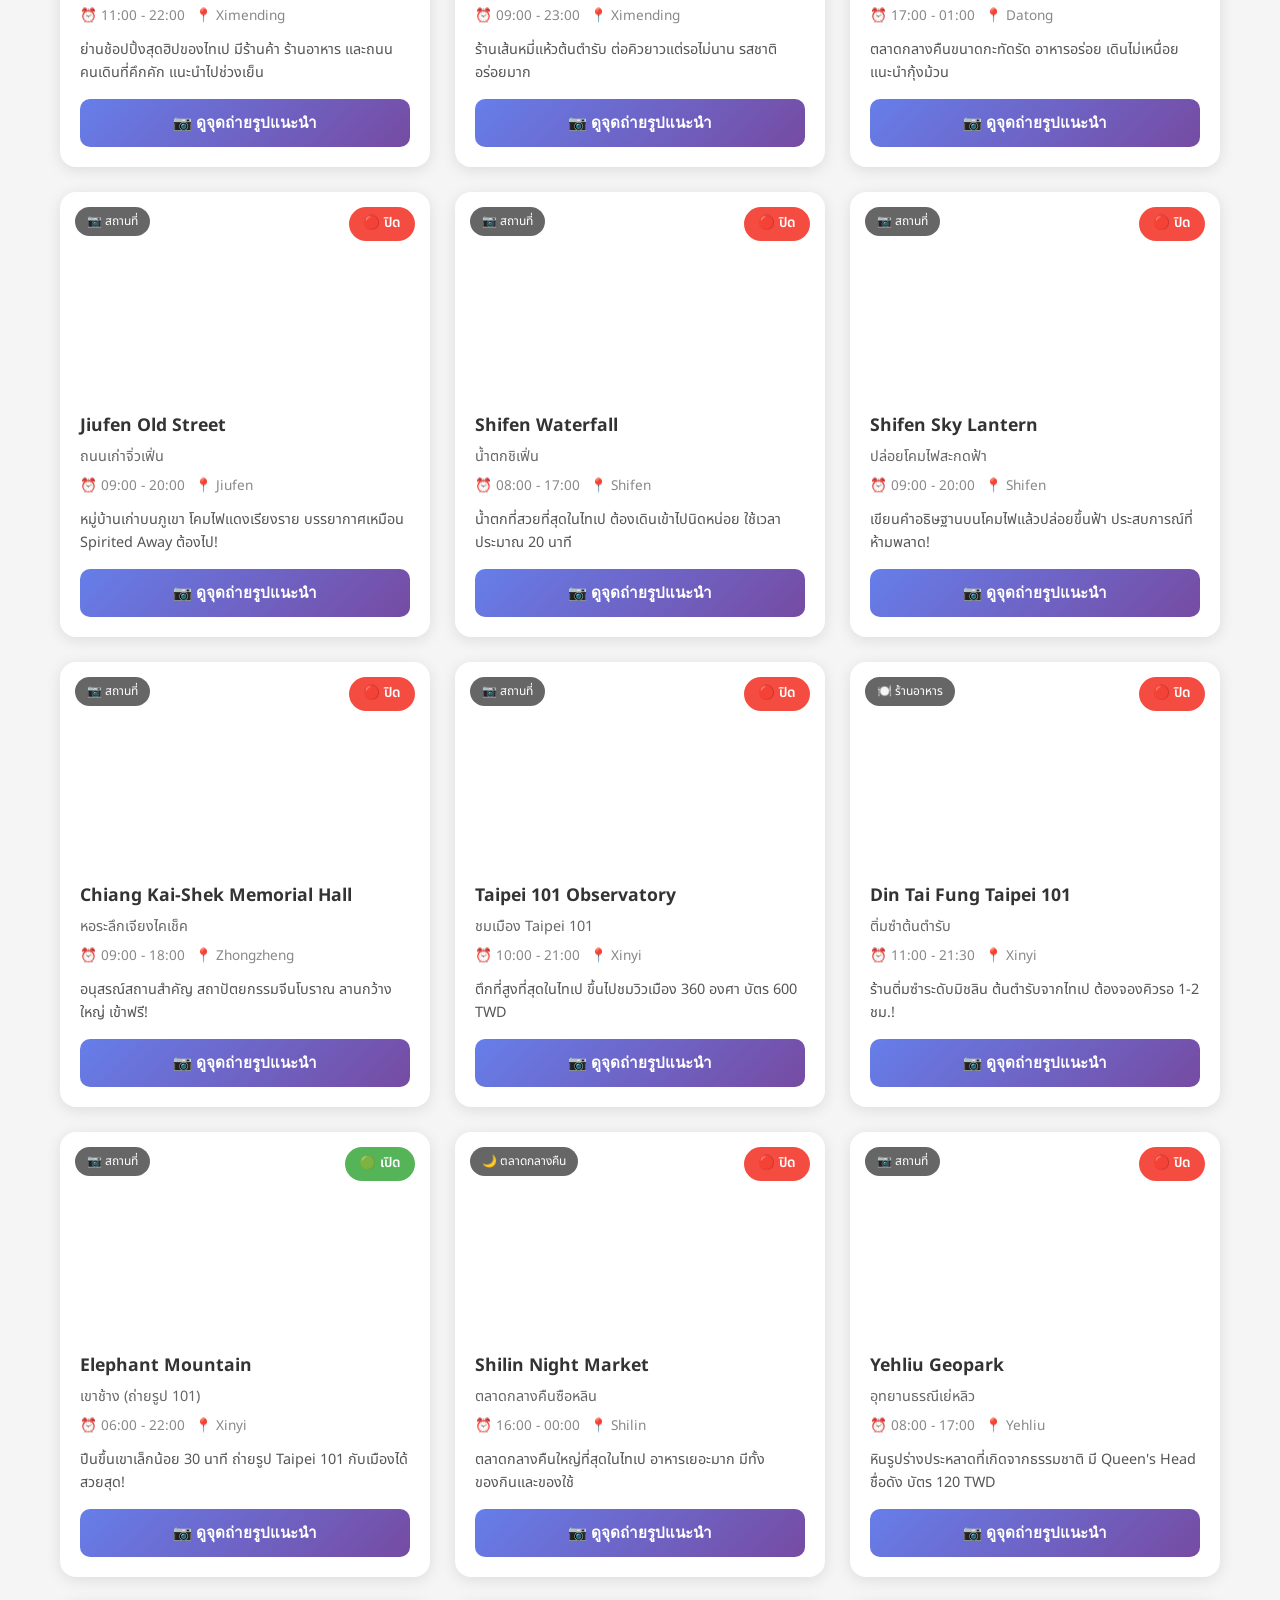
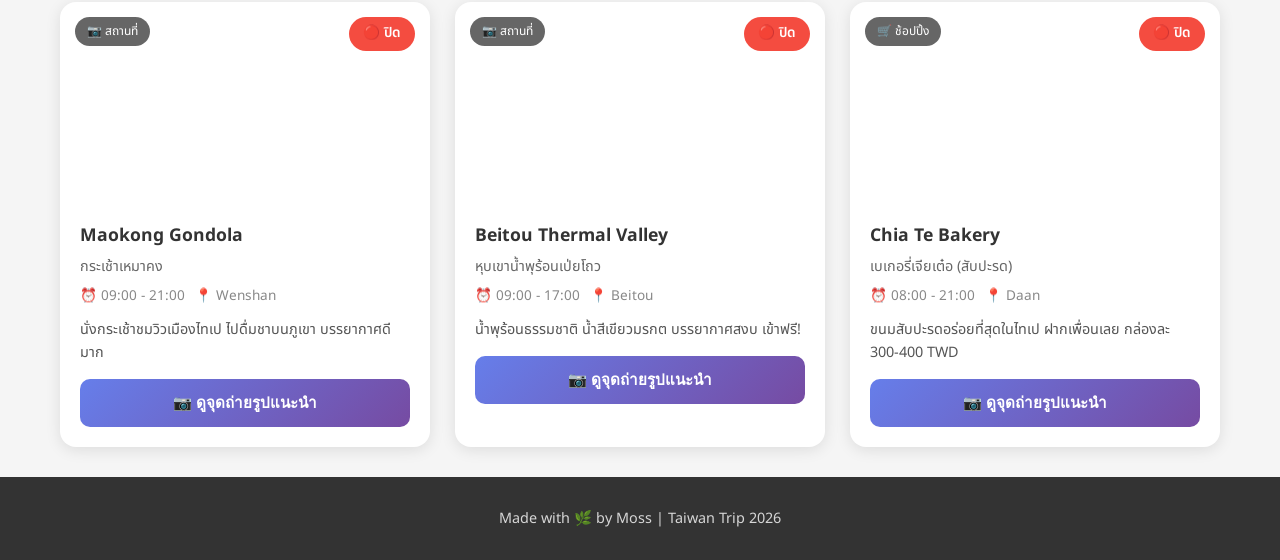
==== commit 2fc38b3a: "เปลี่ยนป้ายกดเป็นภาษาไทย" ====
--- a/taiwan-trip/index.html
+++ b/taiwan-trip/index.html
@@ -33,15 +33,15 @@
         </button>
         <button class="day-tab" data-day="2">
             <span class="day-num">02</span>
-            <span class="day-label">Jiufen</span>
+            <span class="day-label">จิ่วเฟิ่น</span>
         </button>
         <button class="day-tab" data-day="3">
             <span class="day-num">03</span>
-            <span class="day-label">City</span>
+            <span class="day-label">เมือง</span>
         </button>
         <button class="day-tab" data-day="4">
             <span class="day-num">04</span>
-            <span class="day-label">Day Trip</span>
+            <span class="day-label">ทริปนอก</span>
         </button>
         <button class="day-tab" data-day="5">
             <span class="day-num">05</span>
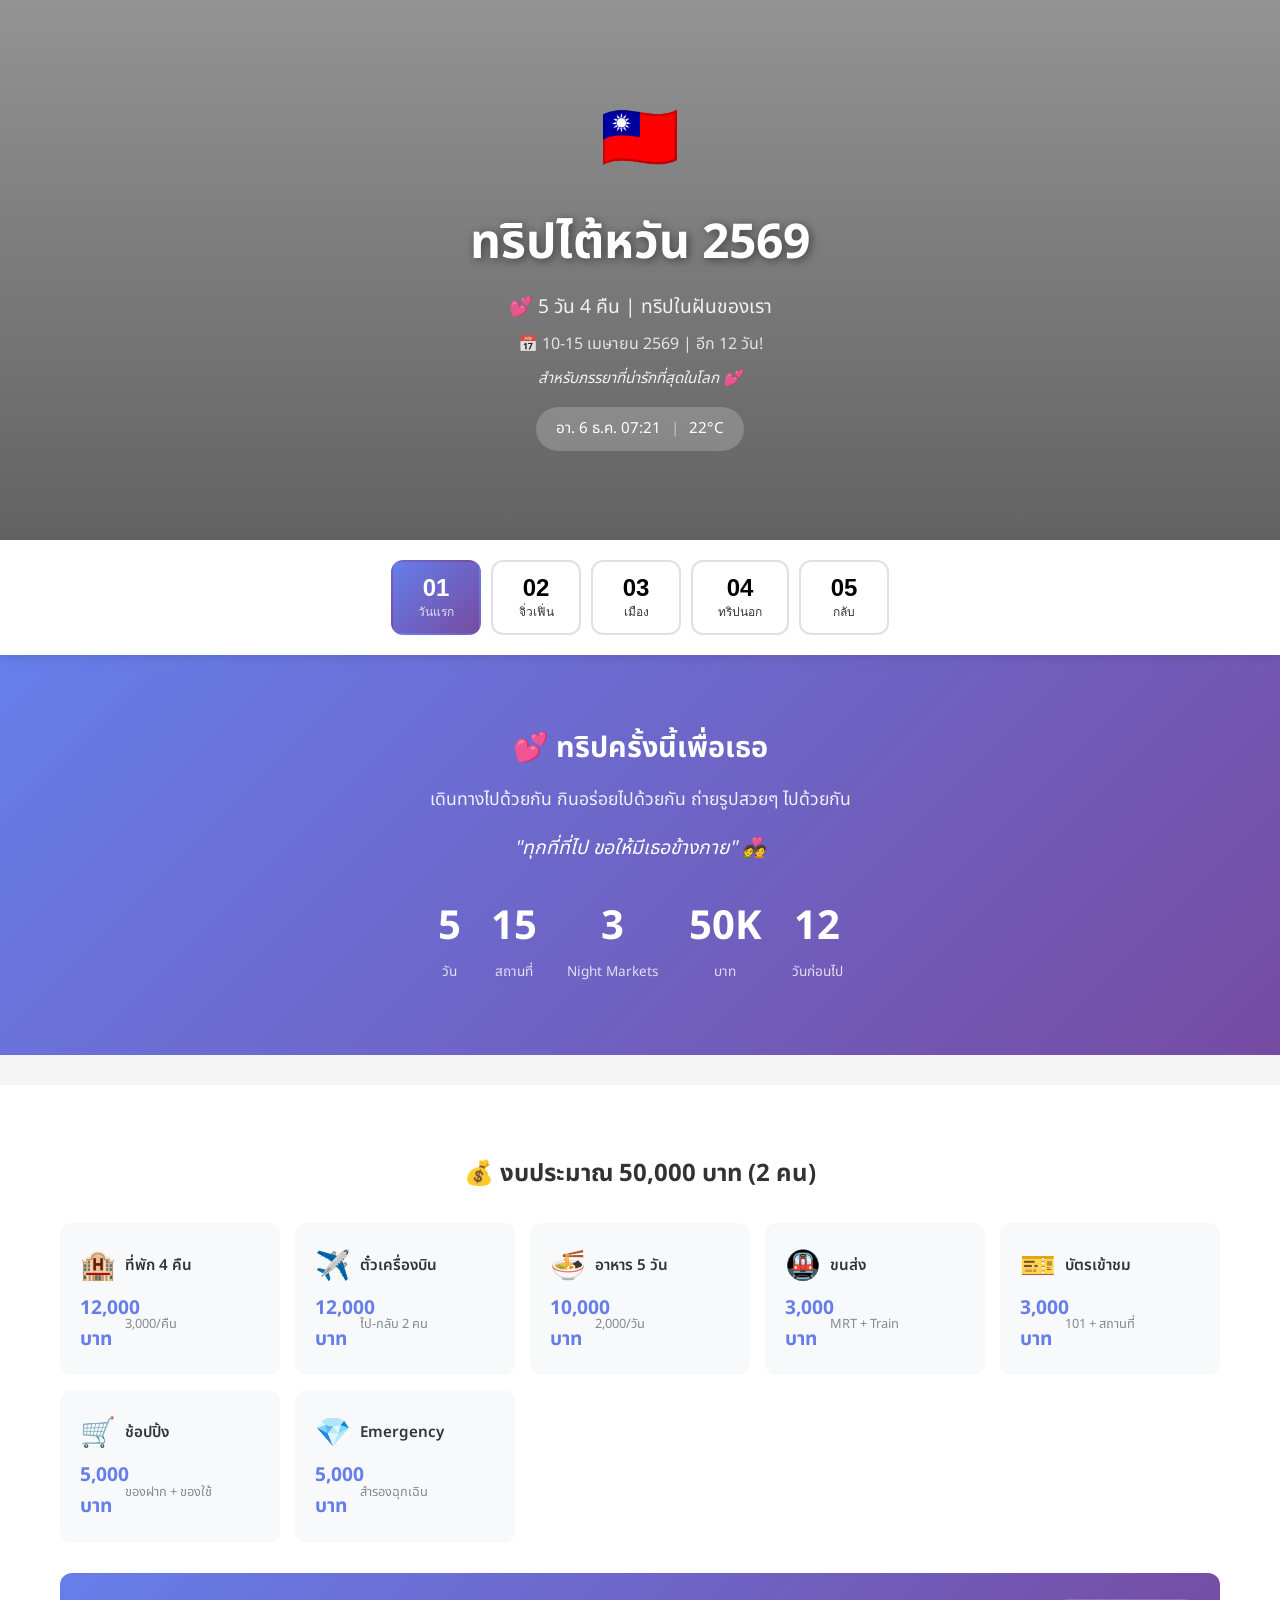
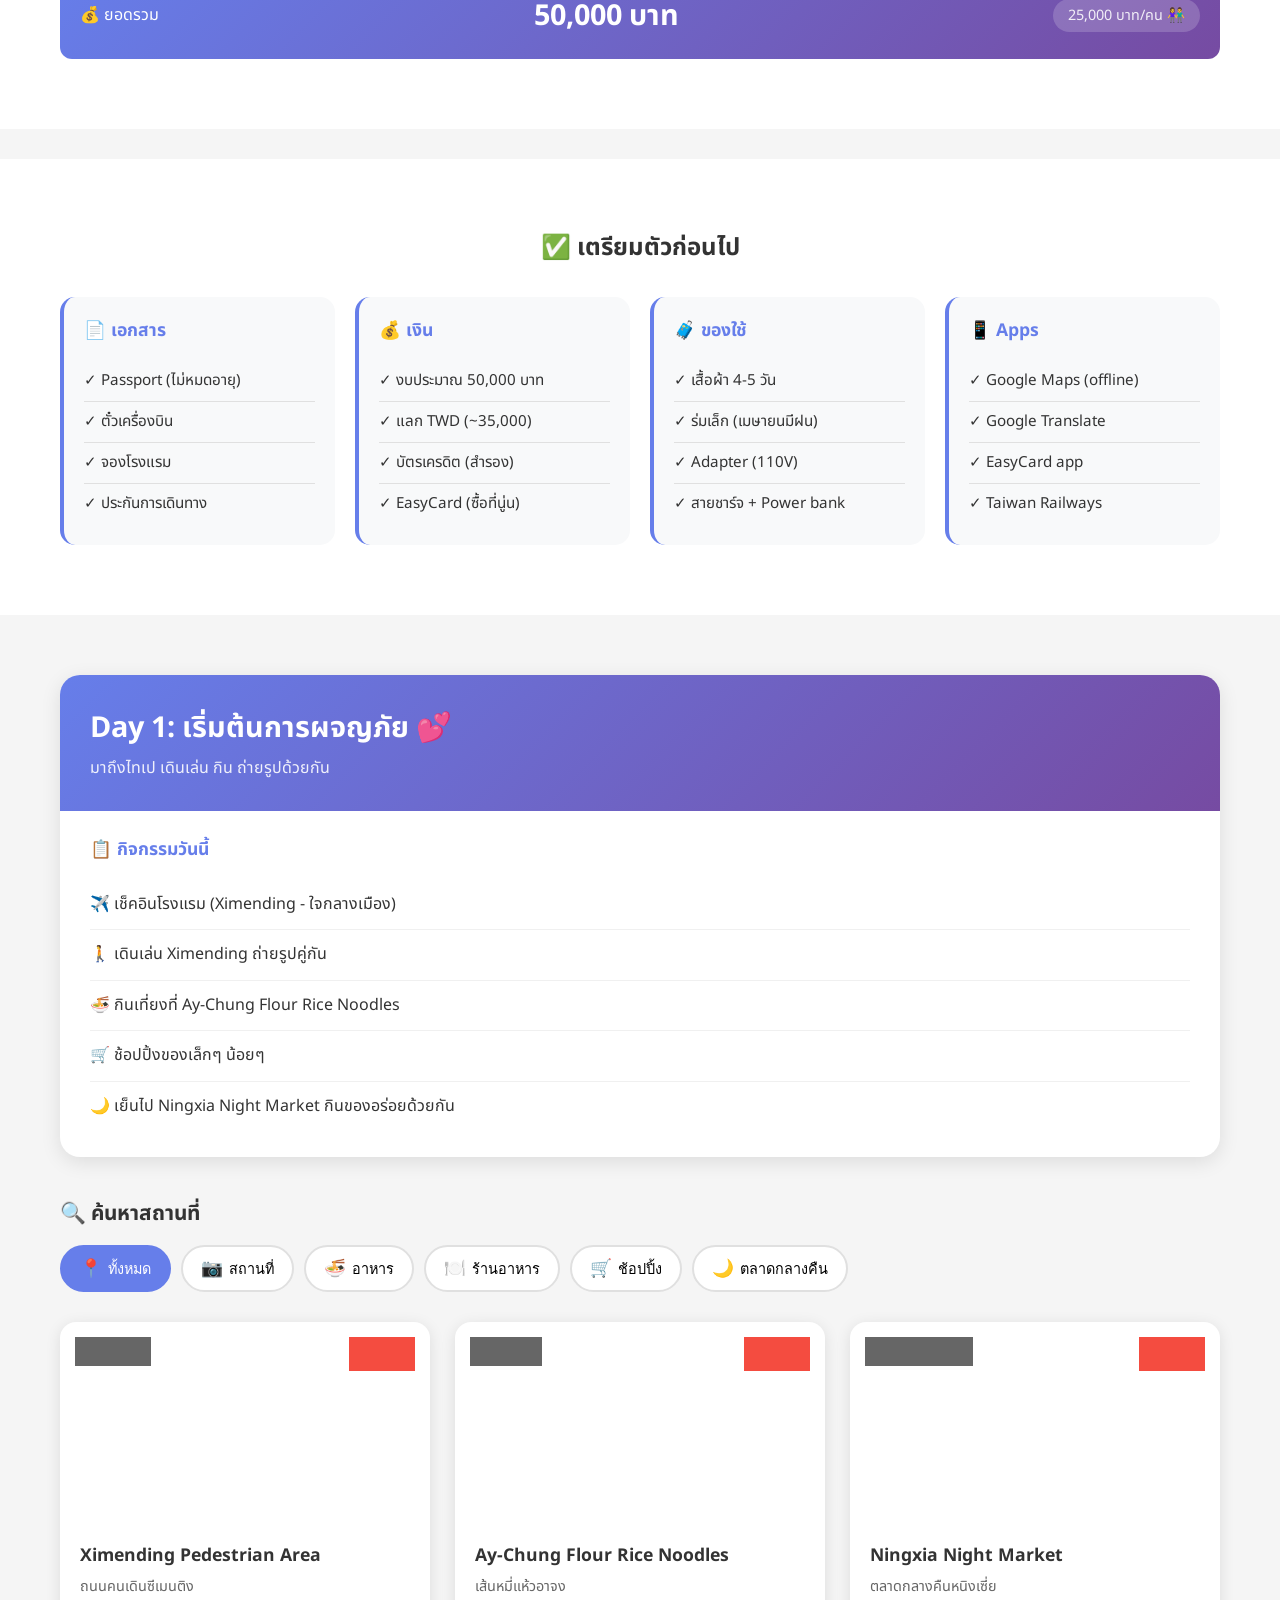
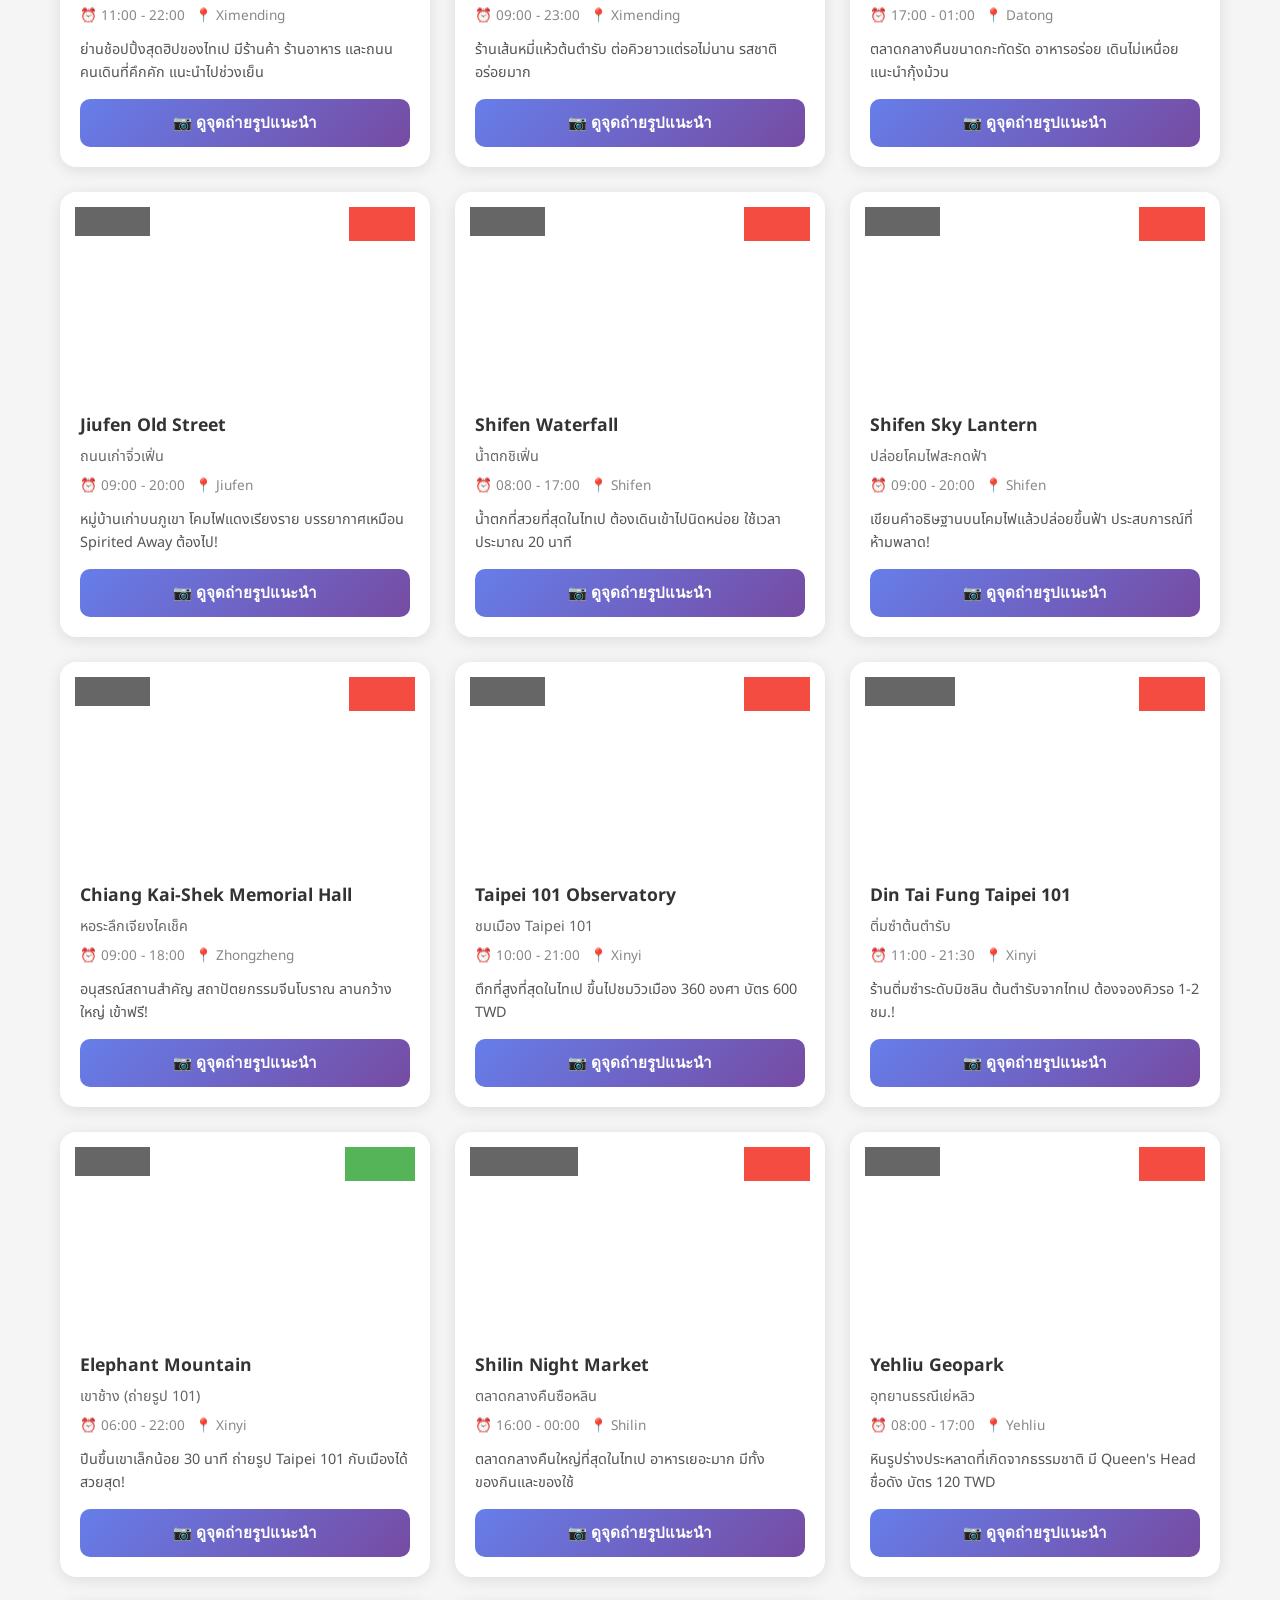
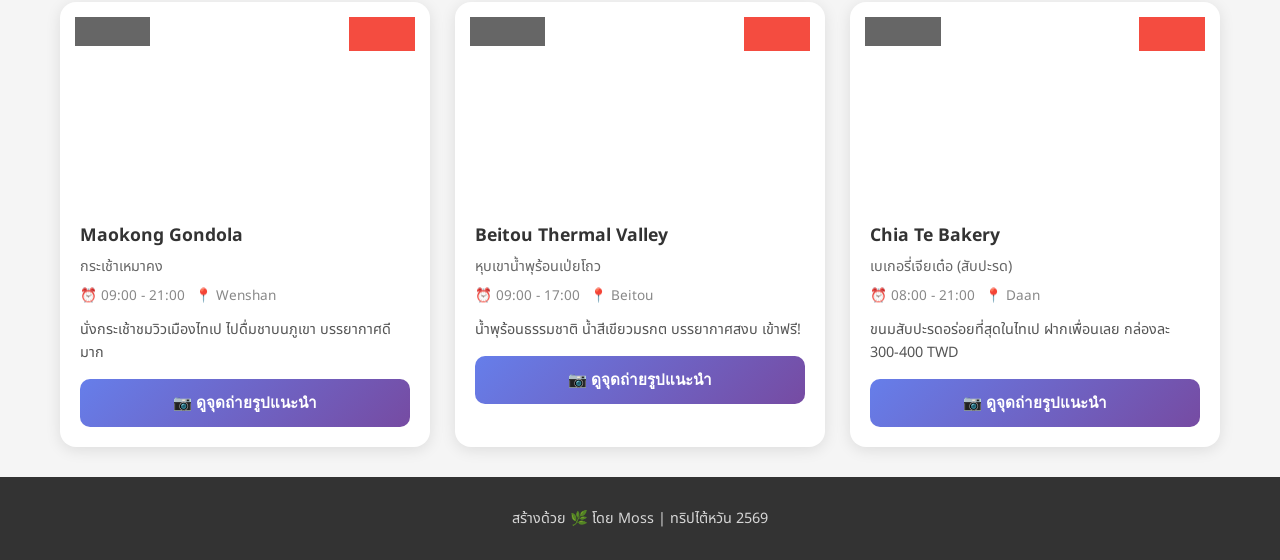
==== commit 7977b563: "เปลี่ยนปีเป็น 2569" ====
--- a/taiwan-trip/index.html
+++ b/taiwan-trip/index.html
@@ -3,7 +3,7 @@
 <head>
     <meta charset="UTF-8">
     <meta name="viewport" content="width=device-width, initial-scale=1.0">
-    <title>🇹🇼 Taiwan Trip | 10-15 เมษายน 2026</title>
+    <title>🇹🇼 ทริปไต้หวัน | 10-15 เมษายน 2569</title>
     <link rel="stylesheet" href="style.css">
     <link href="https://fonts.googleapis.com/css2?family=Noto+Sans+Thai:wght@400;600;700&display=swap" rel="stylesheet">
 </head>
@@ -13,9 +13,9 @@
         <div class="hero-overlay"></div>
         <div class="hero-content">
             <span class="flag">🇹🇼</span>
-            <h1>Taiwan Trip 2026</h1>
+            <h1>ทริปไต้หวัน 2569</h1>
             <p class="subtitle">💕 5 วัน 4 คืน | ทริปในฝันของเรา</p>
-            <p class="dates">📅 10-15 เมษายน 2026 | อีก 12 วัน!</p>
+            <p class="dates">📅 10-15 เมษายน 2569 | อีก 12 วัน!</p>
             <p class="love-note">สำหรับภรรยาที่น่ารักที่สุดในโลก 💕</p>
             <div class="weather-badge">
                 <span id="current-time"></span>
@@ -236,7 +236,7 @@
     </div>
 
     <footer>
-        <p>Made with 🌿 by Moss | Taiwan Trip 2026</p>
+        <p>สร้างด้วย 🌿 โดย Moss | ทริปไต้หวัน 2569</p>
     </footer>
 
     <script src="app.js"></script>
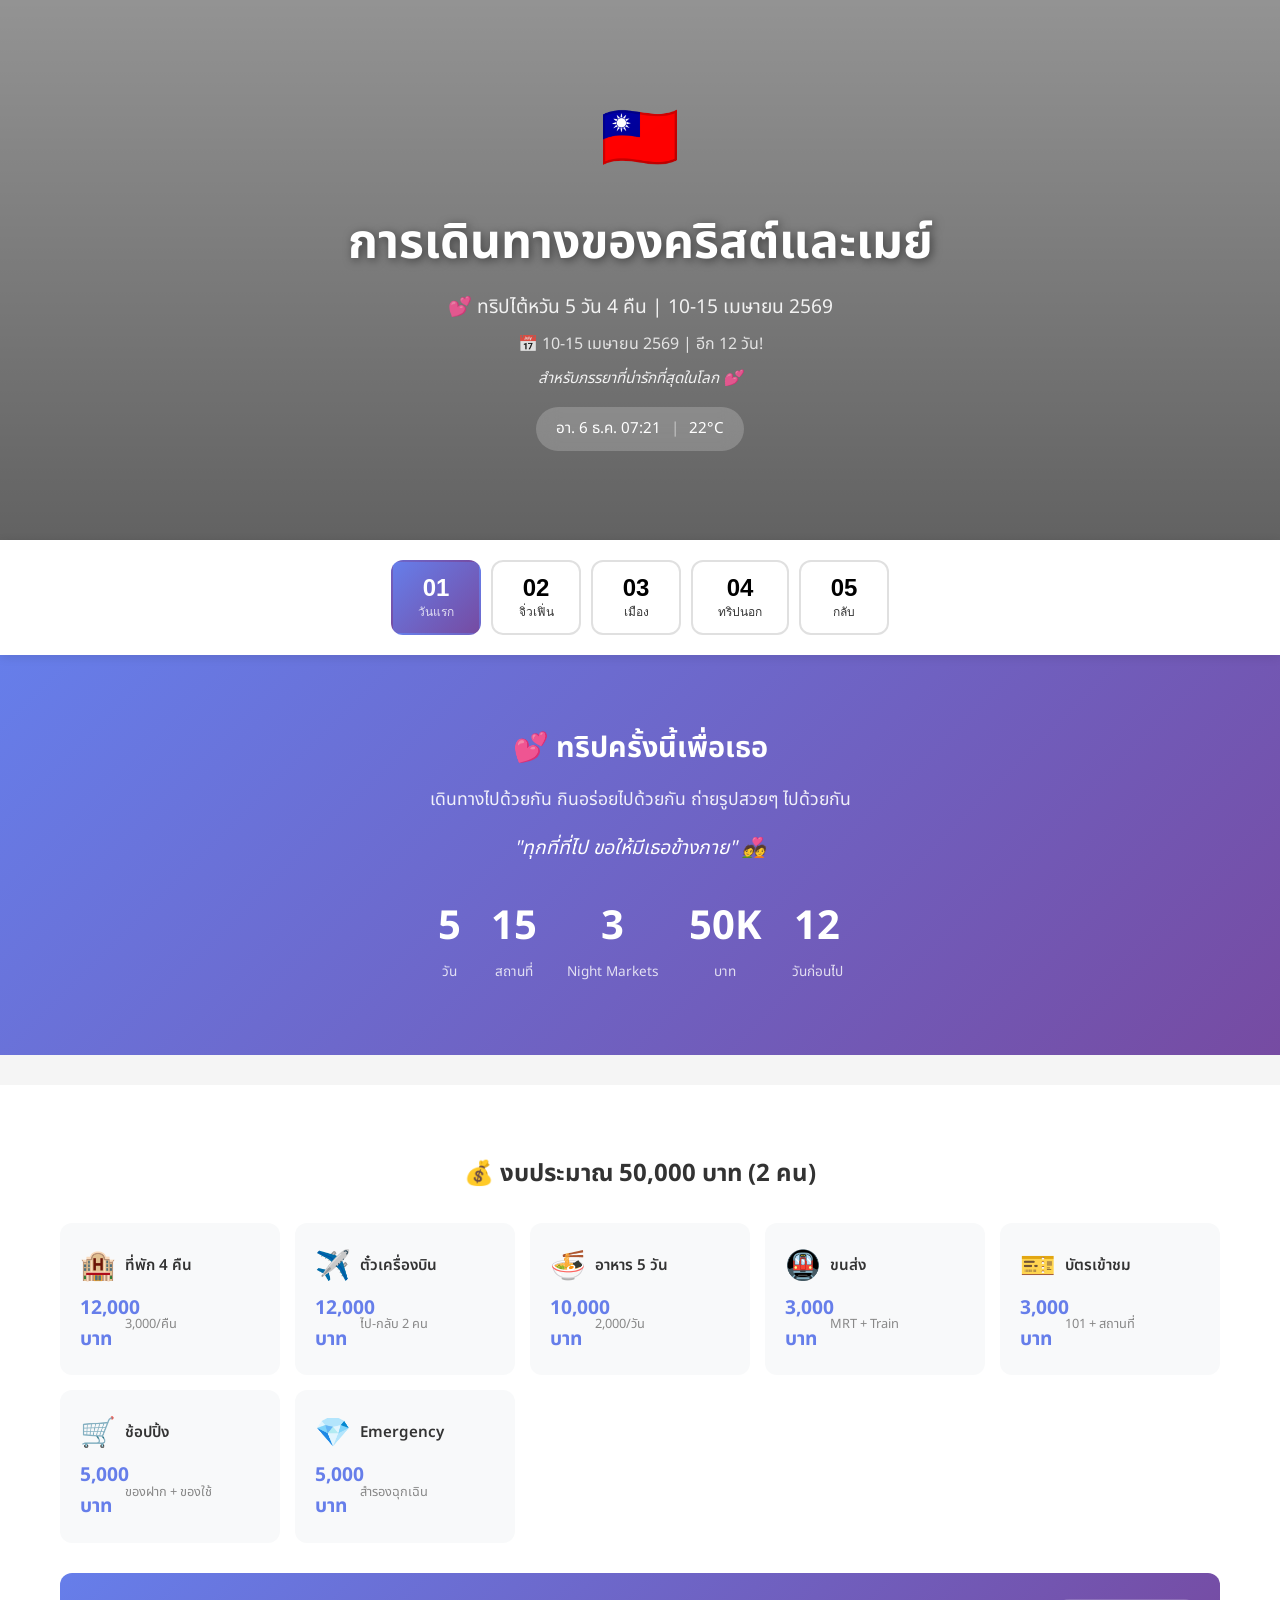
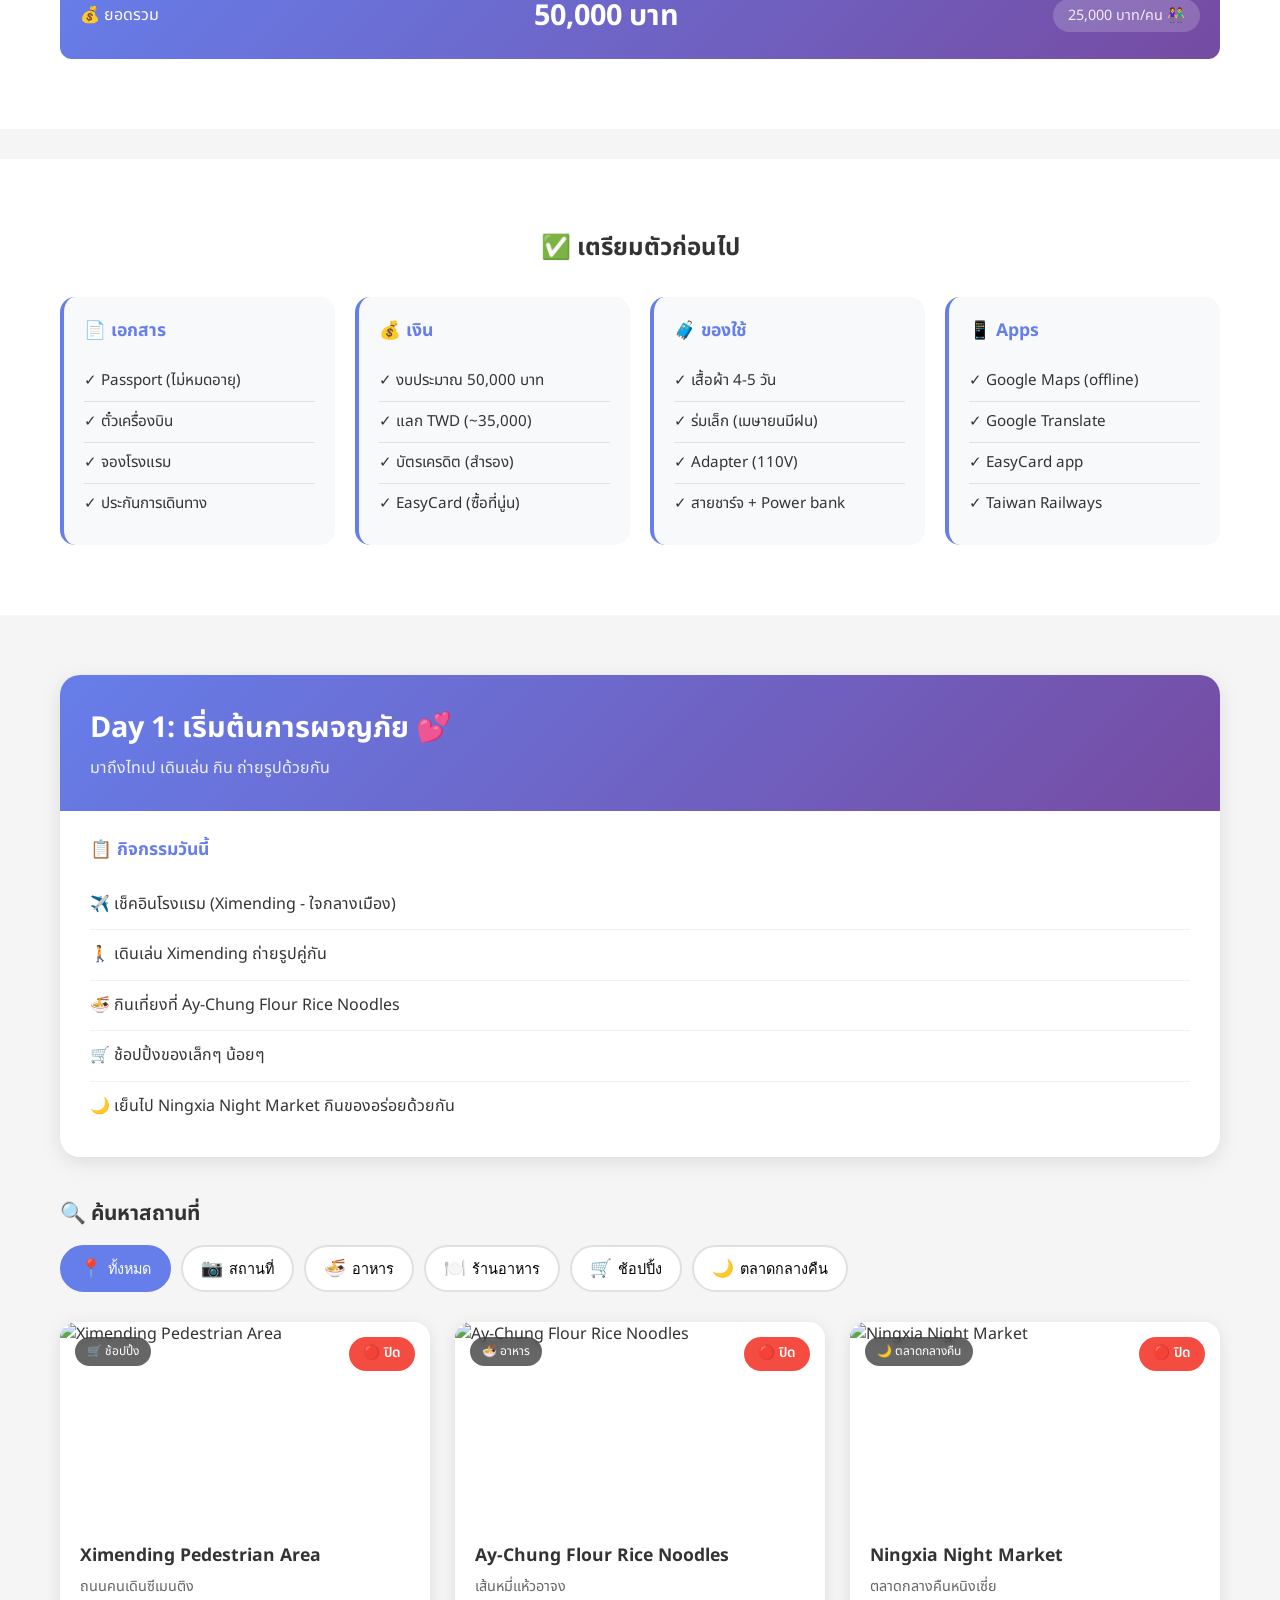
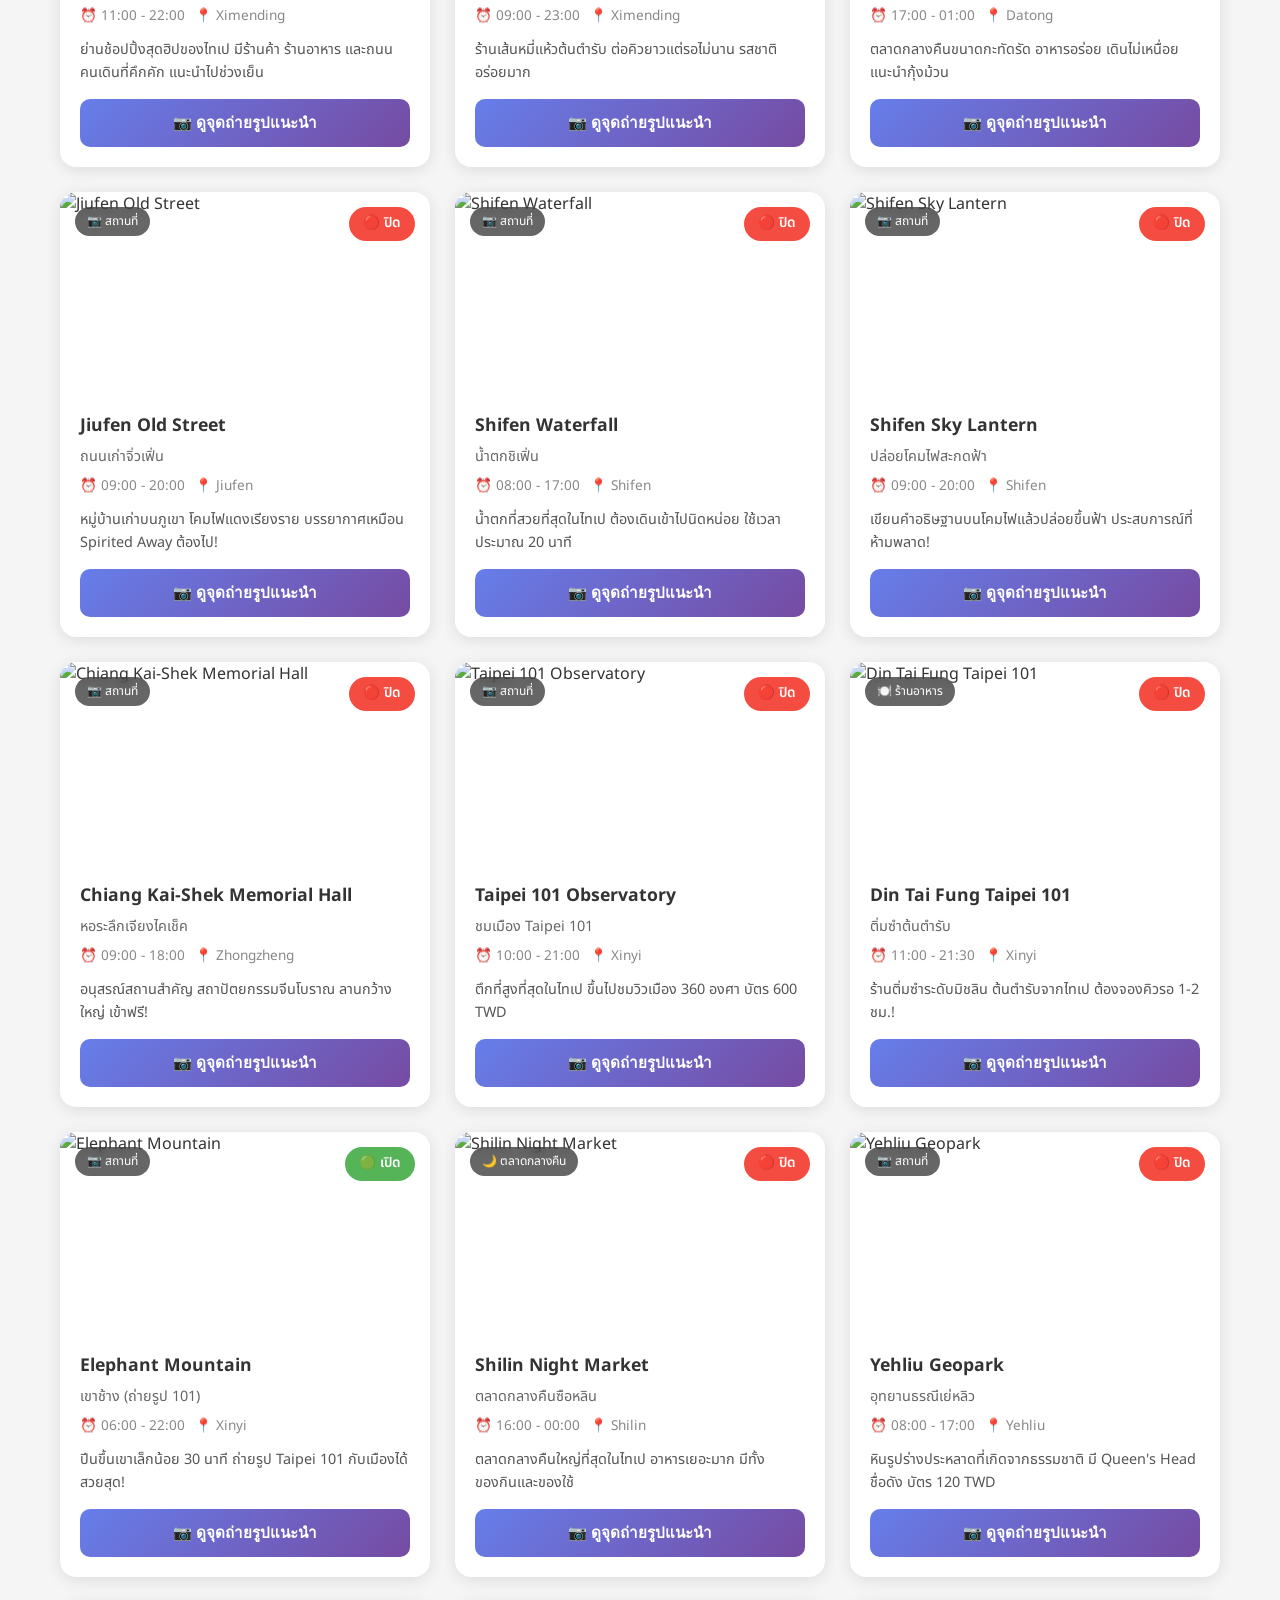
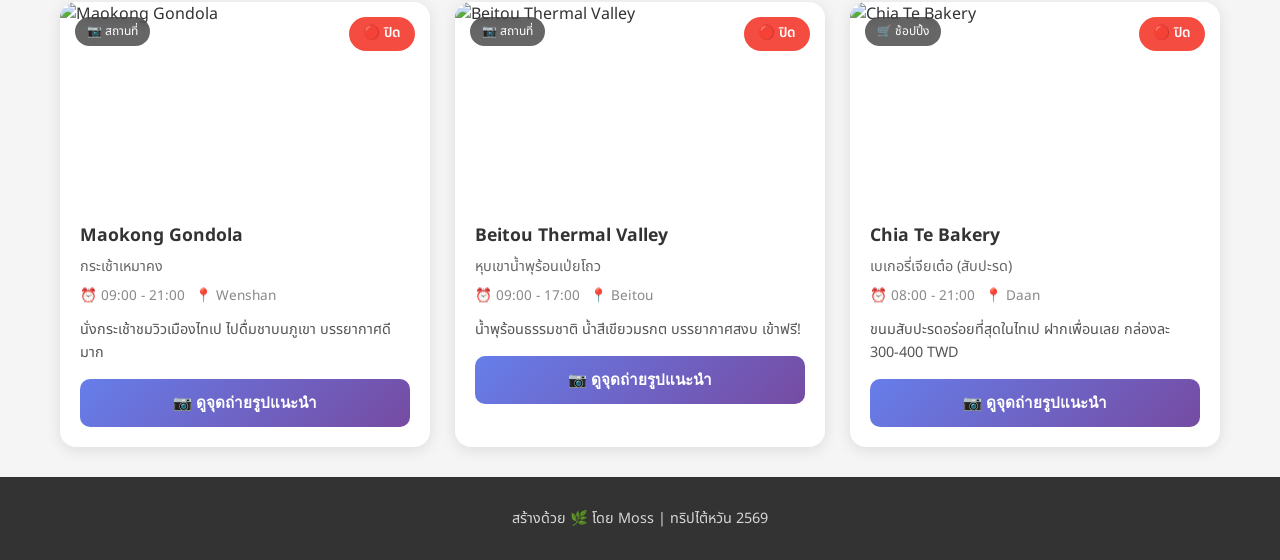
==== commit 5b81ef55: "เปลี่ยนเป็น 'การเดินทางของคริสต์และเมย์'" ====
--- a/taiwan-trip/index.html
+++ b/taiwan-trip/index.html
@@ -3,7 +3,7 @@
 <head>
     <meta charset="UTF-8">
     <meta name="viewport" content="width=device-width, initial-scale=1.0">
-    <title>🇹🇼 ทริปไต้หวัน | 10-15 เมษายน 2569</title>
+    <title>💕 การเดินทางของคริสต์และเมย์ | ทริปไต้หวัน 2569</title>
     <link rel="stylesheet" href="style.css">
     <link href="https://fonts.googleapis.com/css2?family=Noto+Sans+Thai:wght@400;600;700&display=swap" rel="stylesheet">
 </head>
@@ -13,8 +13,8 @@
         <div class="hero-overlay"></div>
         <div class="hero-content">
             <span class="flag">🇹🇼</span>
-            <h1>ทริปไต้หวัน 2569</h1>
-            <p class="subtitle">💕 5 วัน 4 คืน | ทริปในฝันของเรา</p>
+            <h1>การเดินทางของคริสต์และเมย์</h1>
+            <p class="subtitle">💕 ทริปไต้หวัน 5 วัน 4 คืน | 10-15 เมษายน 2569</p>
             <p class="dates">📅 10-15 เมษายน 2569 | อีก 12 วัน!</p>
             <p class="love-note">สำหรับภรรยาที่น่ารักที่สุดในโลก 💕</p>
             <div class="weather-badge">
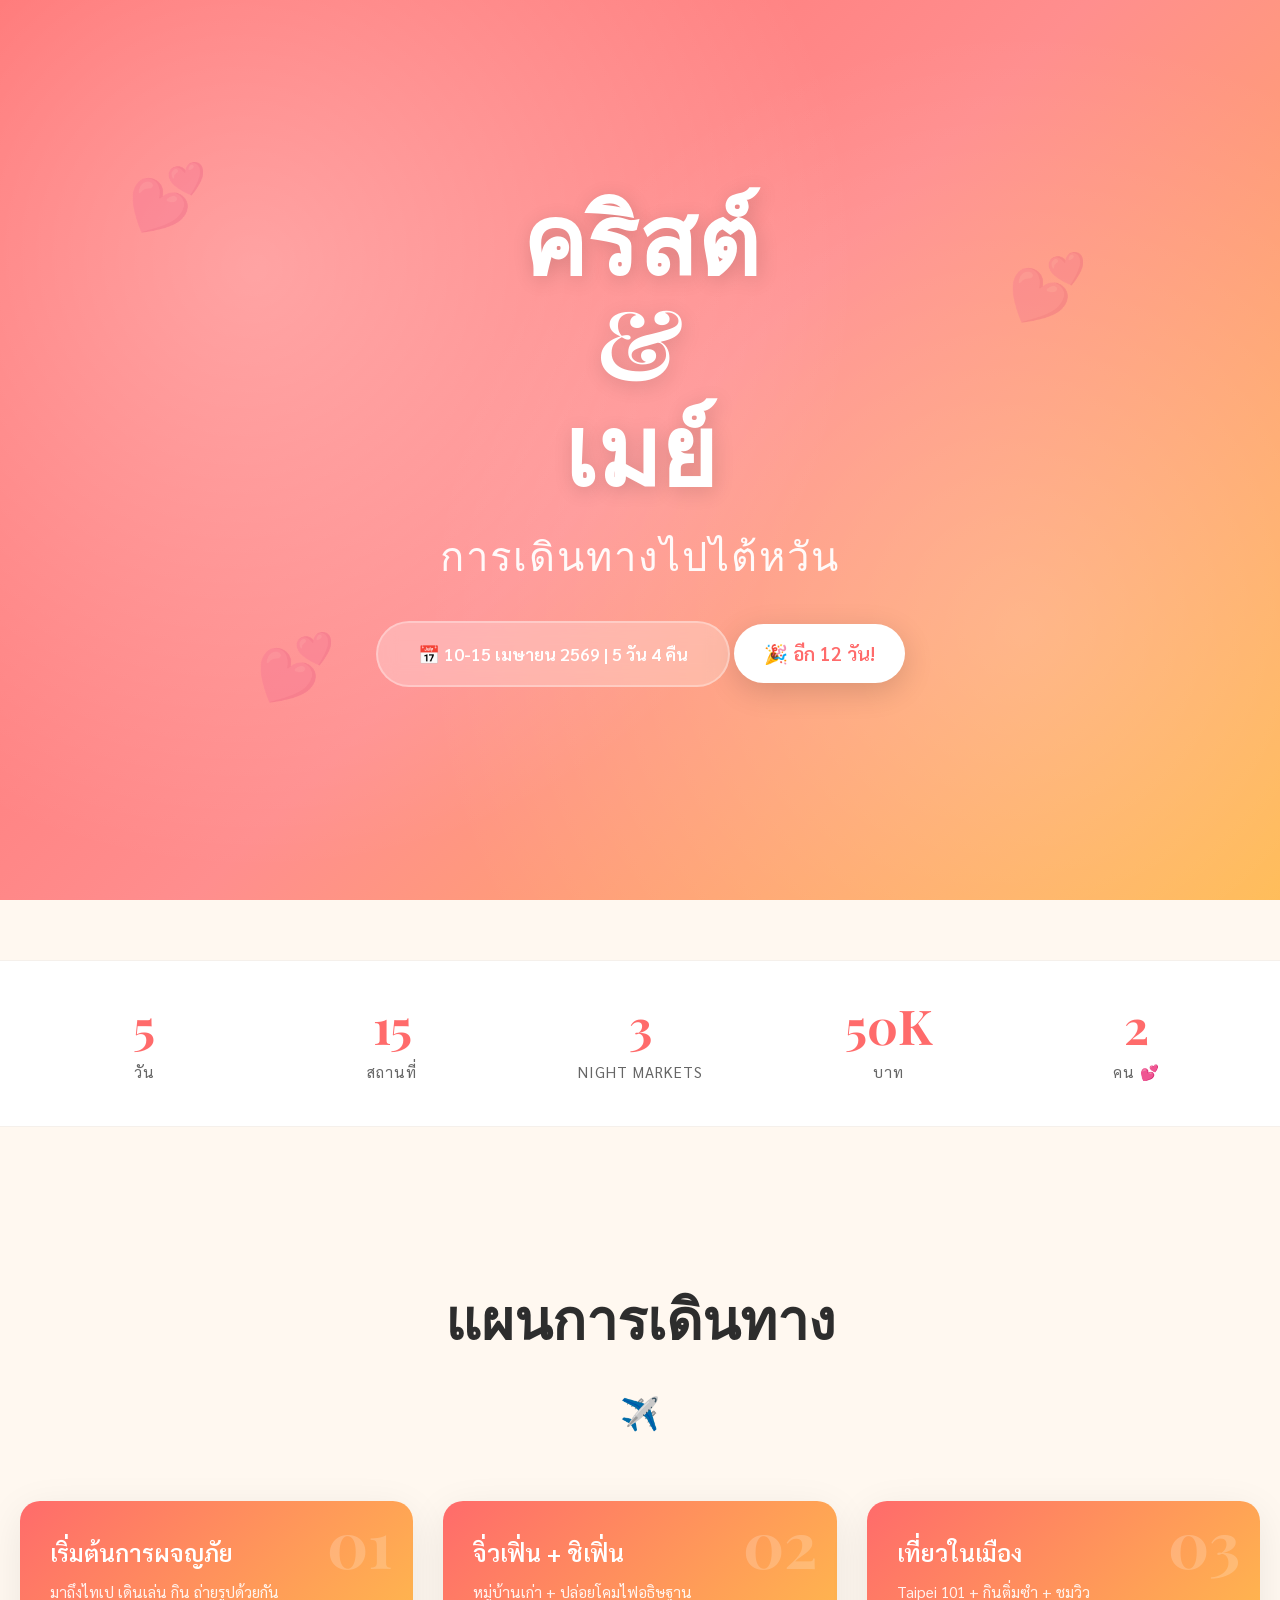
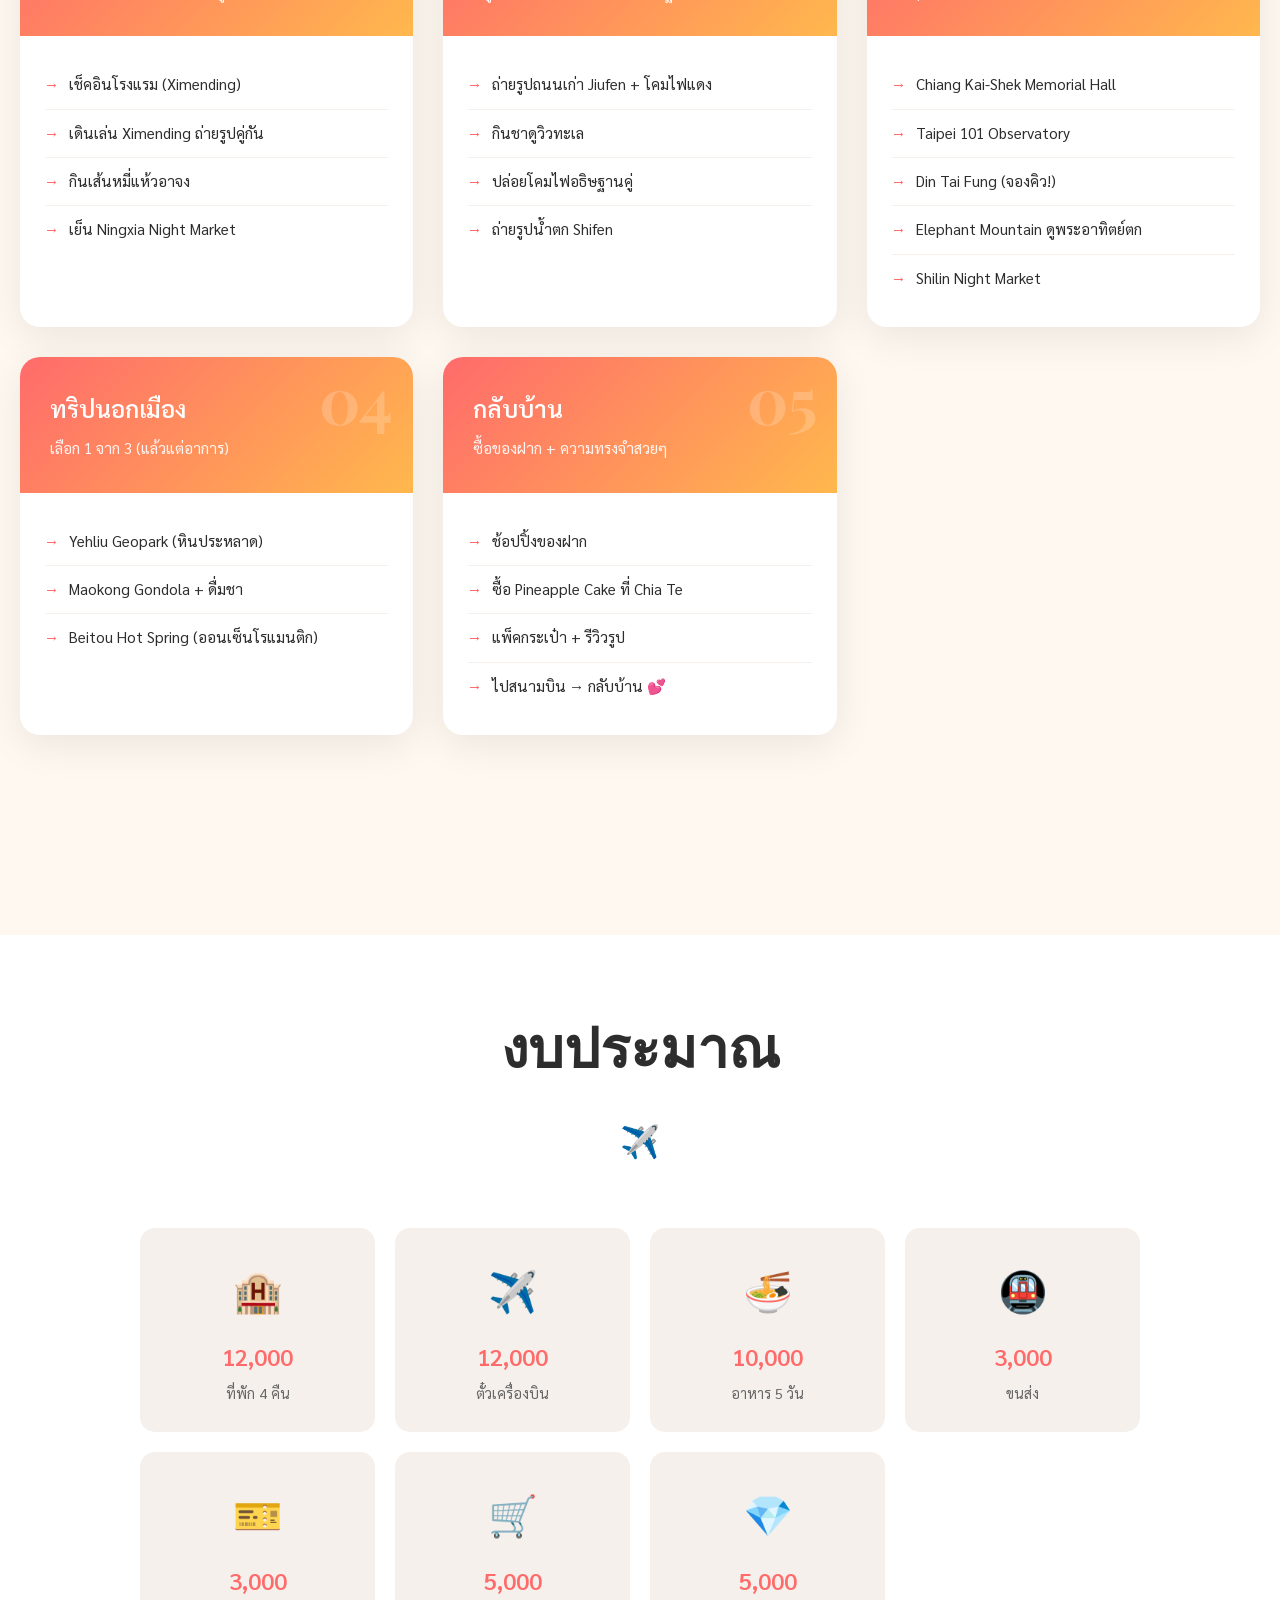
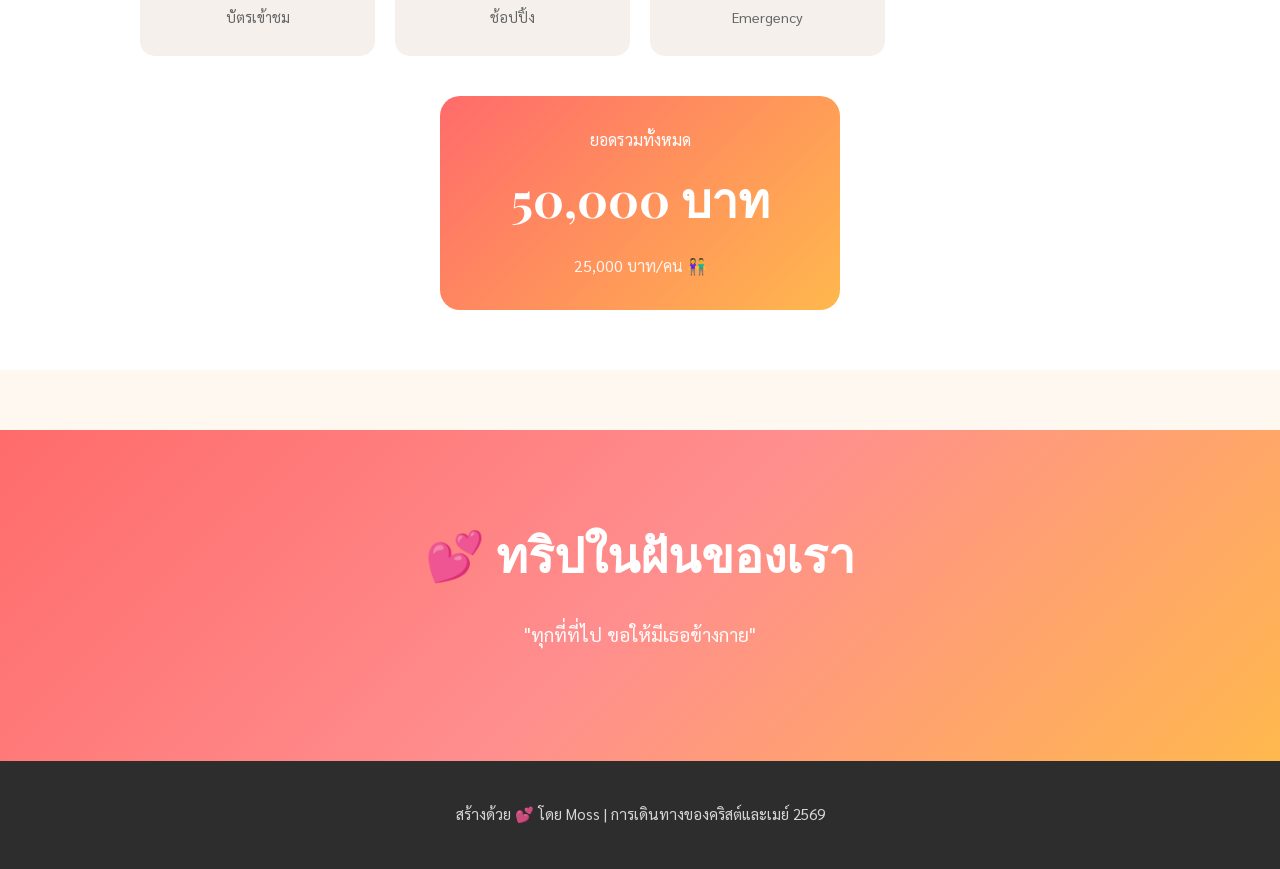
==== commit 11148181: "🎨 Redesign: Magazine-style romantic trip website for Chris & May" ====
--- a/taiwan-trip/index.html
+++ b/taiwan-trip/index.html
@@ -3,242 +3,647 @@
 <head>
     <meta charset="UTF-8">
     <meta name="viewport" content="width=device-width, initial-scale=1.0">
-    <title>💕 การเดินทางของคริสต์และเมย์ | ทริปไต้หวัน 2569</title>
-    <link rel="stylesheet" href="style.css">
-    <link href="https://fonts.googleapis.com/css2?family=Noto+Sans+Thai:wght@400;600;700&display=swap" rel="stylesheet">
+    <title>💕 การเดินทางของคริสต์และเมย์ | ไต้หวัน 2569</title>
+    <link rel="preconnect" href="https://fonts.googleapis.com">
+    <link rel="preconnect" href="https://fonts.gstatic.com" crossorigin>
+    <link href="https://fonts.googleapis.com/css2?family=Playfair+Display:wght@400;600;700&family=Sarabun:wght@300;400;600&display=swap" rel="stylesheet">
+    <style>
+        :root {
+            --coral: #FF6B6B;
+            --cream: #FFF8F0;
+            --gold: #FFB84D;
+            --charcoal: #2D2D2D;
+            --soft-gray: #F5F0EB;
+            --accent: #FF8A5B;
+        }
+
+        * {
+            margin: 0;
+            padding: 0;
+            box-sizing: border-box;
+        }
+
+        body {
+            font-family: 'Sarabun', sans-serif;
+            background: var(--cream);
+            color: var(--charcoal);
+            line-height: 1.8;
+            overflow-x: hidden;
+        }
+
+        /* Hero - Full Screen Magazine Cover */
+        .hero {
+            min-height: 100vh;
+            position: relative;
+            background: linear-gradient(135deg, var(--coral) 0%, #FF8E8E 50%, var(--gold) 100%);
+            display: flex;
+            align-items: center;
+            justify-content: center;
+            text-align: center;
+            padding: 40px 20px;
+            overflow: hidden;
+        }
+
+        .hero::before {
+            content: '';
+            position: absolute;
+            top: 0;
+            left: 0;
+            right: 0;
+            bottom: 0;
+            background-image:
+                radial-gradient(circle at 20% 30%, rgba(255,255,255,0.3) 0%, transparent 50%),
+                radial-gradient(circle at 80% 70%, rgba(255,255,255,0.2) 0%, transparent 50%);
+            pointer-events: none;
+        }
+
+        .hero-content {
+            position: relative;
+            z-index: 2;
+            max-width: 900px;
+            animation: fadeInUp 1.5s ease-out;
+        }
+
+        @keyframes fadeInUp {
+            from {
+                opacity: 0;
+                transform: translateY(30px);
+            }
+            to {
+                opacity: 1;
+                transform: translateY(0);
+            }
+        }
+
+        .couple-names {
+            font-family: 'Playfair Display', serif;
+            font-size: clamp(3rem, 8vw, 6rem);
+            font-weight: 700;
+            color: white;
+            margin-bottom: 20px;
+            line-height: 1.1;
+            text-shadow: 2px 4px 20px rgba(0,0,0,0.15);
+        }
+
+        .couple-names span {
+            display: block;
+        }
+
+        .trip-title {
+            font-family: 'Playfair Display', serif;
+            font-size: clamp(1.5rem, 4vw, 2.5rem);
+            color: white;
+            font-weight: 400;
+            margin-bottom: 30px;
+            opacity: 0.95;
+            letter-spacing: 2px;
+        }
+
+        .trip-dates {
+            background: rgba(255,255,255,0.25);
+            backdrop-filter: blur(10px);
+            padding: 15px 40px;
+            border-radius: 50px;
+            display: inline-block;
+            margin-bottom: 30px;
+            border: 2px solid rgba(255,255,255,0.3);
+            animation: fadeInUp 1.5s ease-out 0.3s both;
+        }
+
+        .trip-dates span {
+            font-size: 1.1rem;
+            color: white;
+            font-weight: 600;
+        }
+
+        .countdown-badge {
+            display: inline-block;
+            background: white;
+            color: var(--coral);
+            padding: 12px 30px;
+            border-radius: 50px;
+            font-weight: 600;
+            font-size: 1.2rem;
+            box-shadow: 0 8px 30px rgba(0,0,0,0.15);
+            animation: pulse 2s infinite;
+        }
+
+        @keyframes pulse {
+            0%, 100% { transform: scale(1); }
+            50% { transform: scale(1.05); }
+        }
+
+        /* Decorative Elements */
+        .heart-decoration {
+            position: absolute;
+            font-size: 4rem;
+            opacity: 0.2;
+            animation: float 6s ease-in-out infinite;
+        }
+
+        .heart-1 { top: 15%; left: 10%; animation-delay: 0s; }
+        .heart-2 { top: 25%; right: 15%; animation-delay: 1s; }
+        .heart-3 { bottom: 20%; left: 20%; animation-delay: 2s; }
+
+        @keyframes float {
+            0%, 100% { transform: translateY(0) rotate(0deg); }
+            50% { transform: translateY(-20px) rotate(10deg); }
+        }
+
+        /* Section Styling */
+        .section {
+            padding: 80px 20px;
+            max-width: 1400px;
+            margin: 0 auto;
+        }
+
+        .section-title {
+            font-family: 'Playfair Display', serif;
+            font-size: clamp(2rem, 5vw, 3.5rem);
+            text-align: center;
+            margin-bottom: 60px;
+            position: relative;
+        }
+
+        .section-title::after {
+            content: '✈️';
+            display: block;
+            font-size: 2rem;
+            margin-top: 15px;
+        }
+
+        /* Itinerary Grid - Magazine Style */
+        .itinerary-grid {
+            display: grid;
+            grid-template-columns: repeat(auto-fit, minmax(300px, 1fr));
+            gap: 30px;
+            margin-bottom: 60px;
+        }
+
+        .day-card {
+            background: white;
+            border-radius: 20px;
+            overflow: hidden;
+            box-shadow: 0 10px 40px rgba(0,0,0,0.08);
+            transition: transform 0.3s ease, box-shadow 0.3s ease;
+            position: relative;
+        }
+
+        .day-card:hover {
+            transform: translateY(-10px);
+            box-shadow: 0 20px 60px rgba(0,0,0,0.15);
+        }
+
+        .day-header {
+            background: linear-gradient(135deg, var(--coral), var(--gold));
+            padding: 30px;
+            color: white;
+            position: relative;
+            overflow: hidden;
+        }
+
+        .day-number {
+            font-family: 'Playfair Display', serif;
+            font-size: 4rem;
+            font-weight: 700;
+            opacity: 0.2;
+            position: absolute;
+            right: 20px;
+            top: 10px;
+            line-height: 1;
+        }
+
+        .day-title {
+            font-size: 1.5rem;
+            font-weight: 600;
+            position: relative;
+            z-index: 2;
+        }
+
+        .day-subtitle {
+            font-size: 0.95rem;
+            opacity: 0.9;
+            margin-top: 5px;
+        }
+
+        .day-body {
+            padding: 25px;
+        }
+
+        .activity-list {
+            list-style: none;
+        }
+
+        .activity-list li {
+            padding: 10px 0;
+            border-bottom: 1px solid var(--soft-gray);
+            font-size: 0.95rem;
+            display: flex;
+            align-items: flex-start;
+            gap: 10px;
+        }
+
+        .activity-list li:last-child {
+            border-bottom: none;
+        }
+
+        .activity-list li::before {
+            content: '→';
+            color: var(--coral);
+            font-weight: bold;
+        }
+
+        /* Stats Bar */
+        .stats-bar {
+            background: white;
+            padding: 40px 20px;
+            border-top: 1px solid var(--soft-gray);
+            border-bottom: 1px solid var(--soft-gray);
+            margin: 60px 0;
+        }
+
+        .stats-grid {
+            max-width: 1200px;
+            margin: 0 auto;
+            display: grid;
+            grid-template-columns: repeat(auto-fit, minmax(150px, 1fr));
+            gap: 40px;
+            text-align: center;
+        }
+
+        .stat-item {
+            display: flex;
+            flex-direction: column;
+            align-items: center;
+            gap: 10px;
+        }
+
+        .stat-number {
+            font-family: 'Playfair Display', serif;
+            font-size: 3rem;
+            font-weight: 700;
+            color: var(--coral);
+            line-height: 1;
+        }
+
+        .stat-label {
+            font-size: 0.95rem;
+            color: #666;
+            text-transform: uppercase;
+            letter-spacing: 1px;
+        }
+
+        /* Budget Section */
+        .budget-section {
+            background: white;
+            padding: 60px 20px;
+            margin: 60px 0;
+        }
+
+        .budget-grid {
+            max-width: 1000px;
+            margin: 0 auto;
+            display: grid;
+            grid-template-columns: repeat(auto-fit, minmax(200px, 1fr));
+            gap: 20px;
+        }
+
+        .budget-item {
+            background: var(--soft-gray);
+            padding: 25px;
+            border-radius: 15px;
+            text-align: center;
+            transition: transform 0.3s ease;
+        }
+
+        .budget-item:hover {
+            transform: scale(1.05);
+        }
+
+        .budget-icon {
+            font-size: 2.5rem;
+            margin-bottom: 10px;
+        }
+
+        .budget-amount {
+            font-size: 1.5rem;
+            font-weight: 600;
+            color: var(--coral);
+            display: block;
+        }
+
+        .budget-label {
+            font-size: 0.9rem;
+            color: #666;
+            margin-top: 5px;
+        }
+
+        .budget-total {
+            text-align: center;
+            margin-top: 40px;
+            padding: 30px;
+            background: linear-gradient(135deg, var(--coral), var(--gold));
+            color: white;
+            border-radius: 20px;
+            max-width: 400px;
+            margin-left: auto;
+            margin-right: auto;
+        }
+
+        .budget-total .amount {
+            font-family: 'Playfair Display', serif;
+            font-size: 3rem;
+            font-weight: 700;
+        }
+
+        /* CTA Section */
+        .cta-section {
+            text-align: center;
+            padding: 80px 20px;
+            background: linear-gradient(135deg, var(--coral) 0%, #FF8E8E 50%, var(--gold) 100%);
+            color: white;
+        }
+
+        .cta-title {
+            font-family: 'Playfair Display', serif;
+            font-size: clamp(2rem, 5vw, 3rem);
+            margin-bottom: 20px;
+        }
+
+        .cta-subtitle {
+            font-size: 1.2rem;
+            opacity: 0.95;
+            margin-bottom: 30px;
+        }
+
+        .footer {
+            background: var(--charcoal);
+            color: white;
+            text-align: center;
+            padding: 40px 20px;
+        }
+
+        .footer p {
+            opacity: 0.8;
+            font-size: 0.95rem;
+        }
+
+        /* Responsive */
+        @media (max-width: 768px) {
+            .couple-names {
+                font-size: 2.5rem;
+            }
+
+            .itinerary-grid {
+                grid-template-columns: 1fr;
+            }
+
+            .stats-grid {
+                grid-template-columns: repeat(2, 1fr);
+            }
+        }
+    </style>
 </head>
 <body>
     <!-- Hero Section -->
-    <header class="hero">
-        <div class="hero-overlay"></div>
+    <section class="hero">
+        <div class="heart-decoration heart-1">💕</div>
+        <div class="heart-decoration heart-2">💕</div>
+        <div class="heart-decoration heart-3">💕</div>
+
         <div class="hero-content">
-            <span class="flag">🇹🇼</span>
-            <h1>การเดินทางของคริสต์และเมย์</h1>
-            <p class="subtitle">💕 ทริปไต้หวัน 5 วัน 4 คืน | 10-15 เมษายน 2569</p>
-            <p class="dates">📅 10-15 เมษายน 2569 | อีก 12 วัน!</p>
-            <p class="love-note">สำหรับภรรยาที่น่ารักที่สุดในโลก 💕</p>
-            <div class="weather-badge">
-                <span id="current-time"></span>
-                <span class="divider">|</span>
-                <span id="taipei-temp">22°C</span>
-            </div>
-        </div>
-    </header>
-
-    <!-- Day Navigation -->
-    <nav class="day-nav">
-        <button class="day-tab active" data-day="1">
-            <span class="day-num">01</span>
-            <span class="day-label">วันแรก</span>
-        </button>
-        <button class="day-tab" data-day="2">
-            <span class="day-num">02</span>
-            <span class="day-label">จิ่วเฟิ่น</span>
-        </button>
-        <button class="day-tab" data-day="3">
-            <span class="day-num">03</span>
-            <span class="day-label">เมือง</span>
-        </button>
-        <button class="day-tab" data-day="4">
-            <span class="day-num">04</span>
-            <span class="day-label">ทริปนอก</span>
-        </button>
-        <button class="day-tab" data-day="5">
-            <span class="day-num">05</span>
-            <span class="day-label">กลับ</span>
-        </button>
-    </nav>
-
-    <!-- Love Message -->
-    <section class="love-intro">
-        <div class="container">
-            <h2>💕 ทริปครั้งนี้เพื่อเธอ</h2>
-            <p>เดินทางไปด้วยกัน กินอร่อยไปด้วยกัน ถ่ายรูปสวยๆ ไปด้วยกัน</p>
-            <p class="love-quote">"ทุกที่ที่ไป ขอให้มีเธอข้างกาย" 💑</p>
-            <div class="trip-stats">
-                <div class="stat">
-                    <span class="stat-num">5</span>
-                    <span class="stat-label">วัน</span>
-                </div>
-                <div class="stat">
-                    <span class="stat-num">15</span>
-                    <span class="stat-label">สถานที่</span>
-                </div>
-                <div class="stat">
-                    <span class="stat-num">3</span>
-                    <span class="stat-label">Night Markets</span>
-                </div>
-                <div class="stat">
-                    <span class="stat-num">50K</span>
-                    <span class="stat-label">บาท</span>
-                </div>
-                <div class="stat">
-                    <span class="stat-num" id="countdown">12</span>
-                    <span class="stat-label">วันก่อนไป</span>
-                </div>
+            <h1 class="couple-names">
+                <span>คริสต์</span>
+                <span>&</span>
+                <span>เมย์</span>
+            </h1>
+            <p class="trip-title">การเดินทางไปไต้หวัน</p>
+
+            <div class="trip-dates">
+                <span>📅 10-15 เมษายน 2569 | 5 วัน 4 คืน</span>
+            </div>
+
+            <div class="countdown-badge" id="countdown">
+                🎉 อีก 12 วัน!
             </div>
         </div>
     </section>
 
+    <!-- Stats Bar -->
+    <div class="stats-bar">
+        <div class="stats-grid">
+            <div class="stat-item">
+                <div class="stat-number">5</div>
+                <div class="stat-label">วัน</div>
+            </div>
+            <div class="stat-item">
+                <div class="stat-number">15</div>
+                <div class="stat-label">สถานที่</div>
+            </div>
+            <div class="stat-item">
+                <div class="stat-number">3</div>
+                <div class="stat-label">Night Markets</div>
+            </div>
+            <div class="stat-item">
+                <div class="stat-number">50K</div>
+                <div class="stat-label">บาท</div>
+            </div>
+            <div class="stat-item">
+                <div class="stat-number">2</div>
+                <div class="stat-label">คน 💕</div>
+            </div>
+        </div>
+    </div>
+
+    <!-- Itinerary Section -->
+    <section class="section">
+        <h2 class="section-title">แผนการเดินทาง</h2>
+
+        <div class="itinerary-grid">
+            <!-- Day 1 -->
+            <div class="day-card">
+                <div class="day-header">
+                    <span class="day-number">01</span>
+                    <h3 class="day-title">เริ่มต้นการผจญภัย</h3>
+                    <p class="day-subtitle">มาถึงไทเป เดินเล่น กิน ถ่ายรูปด้วยกัน</p>
+                </div>
+                <div class="day-body">
+                    <ul class="activity-list">
+                        <li>เช็คอินโรงแรม (Ximending)</li>
+                        <li>เดินเล่น Ximending ถ่ายรูปคู่กัน</li>
+                        <li>กินเส้นหมี่แห้วอาจง</li>
+                        <li>เย็น Ningxia Night Market</li>
+                    </ul>
+                </div>
+            </div>
+
+            <!-- Day 2 -->
+            <div class="day-card">
+                <div class="day-header">
+                    <span class="day-number">02</span>
+                    <h3 class="day-title">จิ่วเฟิ่น + ชิเฟิ่น</h3>
+                    <p class="day-subtitle">หมู่บ้านเก่า + ปล่อยโคมไฟอธิษฐาน</p>
+                </div>
+                <div class="day-body">
+                    <ul class="activity-list">
+                        <li>ถ่ายรูปถนนเก่า Jiufen + โคมไฟแดง</li>
+                        <li>กินชาดูวิวทะเล</li>
+                        <li>ปล่อยโคมไฟอธิษฐานคู่</li>
+                        <li>ถ่ายรูปน้ำตก Shifen</li>
+                    </ul>
+                </div>
+            </div>
+
+            <!-- Day 3 -->
+            <div class="day-card">
+                <div class="day-header">
+                    <span class="day-number">03</span>
+                    <h3 class="day-title">เที่ยวในเมือง</h3>
+                    <p class="day-subtitle">Taipei 101 + กินติ่มซำ + ชมวิว</p>
+                </div>
+                <div class="day-body">
+                    <ul class="activity-list">
+                        <li>Chiang Kai-Shek Memorial Hall</li>
+                        <li>Taipei 101 Observatory</li>
+                        <li>Din Tai Fung (จองคิว!)</li>
+                        <li>Elephant Mountain ดูพระอาทิตย์ตก</li>
+                        <li>Shilin Night Market</li>
+                    </ul>
+                </div>
+            </div>
+
+            <!-- Day 4 -->
+            <div class="day-card">
+                <div class="day-header">
+                    <span class="day-number">04</span>
+                    <h3 class="day-title">ทริปนอกเมือง</h3>
+                    <p class="day-subtitle">เลือก 1 จาก 3 (แล้วแต่อาการ)</p>
+                </div>
+                <div class="day-body">
+                    <ul class="activity-list">
+                        <li>Yehliu Geopark (หินประหลาด)</li>
+                        <li>Maokong Gondola + ดื่มชา</li>
+                        <li>Beitou Hot Spring (ออนเซ็นโรแมนติก)</li>
+                    </ul>
+                </div>
+            </div>
+
+            <!-- Day 5 -->
+            <div class="day-card">
+                <div class="day-header">
+                    <span class="day-number">05</span>
+                    <h3 class="day-title">กลับบ้าน</h3>
+                    <p class="day-subtitle">ซื้อของฝาก + ความทรงจำสวยๆ</p>
+                </div>
+                <div class="day-body">
+                    <ul class="activity-list">
+                        <li>ช้อปปิ้งของฝาก</li>
+                        <li>ซื้อ Pineapple Cake ที่ Chia Te</li>
+                        <li>แพ็คกระเป๋า + รีวิวรูป</li>
+                        <li>ไปสนามบิน → กลับบ้าน 💕</li>
+                    </ul>
+                </div>
+            </div>
+        </div>
+    </section>
+
     <!-- Budget Section -->
     <section class="budget-section">
-        <div class="container">
-            <h2>💰 งบประมาณ 50,000 บาท (2 คน)</h2>
-            <div class="budget-grid">
-                <div class="budget-item">
-                    <span class="budget-icon">🏨</span>
-                    <span class="budget-name">ที่พัก 4 คืน</span>
-                    <span class="budget-amount">12,000 บาท</span>
-                    <span class="budget-note">3,000/คืน</span>
-                </div>
-                <div class="budget-item">
-                    <span class="budget-icon">✈️</span>
-                    <span class="budget-name">ตั๋วเครื่องบิน</span>
-                    <span class="budget-amount">12,000 บาท</span>
-                    <span class="budget-note">ไป-กลับ 2 คน</span>
-                </div>
-                <div class="budget-item">
-                    <span class="budget-icon">🍜</span>
-                    <span class="budget-name">อาหาร 5 วัน</span>
-                    <span class="budget-amount">10,000 บาท</span>
-                    <span class="budget-note">2,000/วัน</span>
-                </div>
-                <div class="budget-item">
-                    <span class="budget-icon">🚇</span>
-                    <span class="budget-name">ขนส่ง</span>
-                    <span class="budget-amount">3,000 บาท</span>
-                    <span class="budget-note">MRT + Train</span>
-                </div>
-                <div class="budget-item">
-                    <span class="budget-icon">🎫</span>
-                    <span class="budget-name">บัตรเข้าชม</span>
-                    <span class="budget-amount">3,000 บาท</span>
-                    <span class="budget-note">101 + สถานที่</span>
-                </div>
-                <div class="budget-item">
-                    <span class="budget-icon">🛒</span>
-                    <span class="budget-name">ช้อปปิ้ง</span>
-                    <span class="budget-amount">5,000 บาท</span>
-                    <span class="budget-note">ของฝาก + ของใช้</span>
-                </div>
-                <div class="budget-item">
-                    <span class="budget-icon">💎</span>
-                    <span class="budget-name">Emergency</span>
-                    <span class="budget-amount">5,000 บาท</span>
-                    <span class="budget-note">สำรองฉุกเฉิน</span>
-                </div>
-            </div>
-            <div class="budget-total">
-                <span>💰 ยอดรวม</span>
-                <span class="total-amount">50,000 บาท</span>
-                <span class="per-person">25,000 บาท/คน 👫</span>
-            </div>
+        <h2 class="section-title">งบประมาณ</h2>
+
+        <div class="budget-grid">
+            <div class="budget-item">
+                <div class="budget-icon">🏨</div>
+                <span class="budget-amount">12,000</span>
+                <span class="budget-label">ที่พัก 4 คืน</span>
+            </div>
+            <div class="budget-item">
+                <div class="budget-icon">✈️</div>
+                <span class="budget-amount">12,000</span>
+                <span class="budget-label">ตั๋วเครื่องบิน</span>
+            </div>
+            <div class="budget-item">
+                <div class="budget-icon">🍜</div>
+                <span class="budget-amount">10,000</span>
+                <span class="budget-label">อาหาร 5 วัน</span>
+            </div>
+            <div class="budget-item">
+                <div class="budget-icon">🚇</div>
+                <span class="budget-amount">3,000</span>
+                <span class="budget-label">ขนส่ง</span>
+            </div>
+            <div class="budget-item">
+                <div class="budget-icon">🎫</div>
+                <span class="budget-amount">3,000</span>
+                <span class="budget-label">บัตรเข้าชม</span>
+            </div>
+            <div class="budget-item">
+                <div class="budget-icon">🛒</div>
+                <span class="budget-amount">5,000</span>
+                <span class="budget-label">ช้อปปิ้ง</span>
+            </div>
+            <div class="budget-item">
+                <div class="budget-icon">💎</div>
+                <span class="budget-amount">5,000</span>
+                <span class="budget-label">Emergency</span>
+            </div>
+        </div>
+
+        <div class="budget-total">
+            <p>ยอดรวมทั้งหมด</p>
+            <div class="amount">50,000 บาท</div>
+            <p style="margin-top: 10px; opacity: 0.9;">25,000 บาท/คน 👫</p>
         </div>
     </section>
 
-    <!-- Preparation Checklist -->
-    <section class="checklist-section">
-        <div class="container">
-            <h2>✅ เตรียมตัวก่อนไป</h2>
-            <div class="checklist-grid">
-                <div class="checklist-card">
-                    <h3>📄 เอกสาร</h3>
-                    <ul>
-                        <li>✓ Passport (ไม่หมดอายุ)</li>
-                        <li>✓ ตั๋วเครื่องบิน</li>
-                        <li>✓ จองโรงแรม</li>
-                        <li>✓ ประกันการเดินทาง</li>
-                    </ul>
-                </div>
-                <div class="checklist-card">
-                    <h3>💰 เงิน</h3>
-                    <ul>
-                        <li>✓ งบประมาณ 50,000 บาท</li>
-                        <li>✓ แลก TWD (~35,000)</li>
-                        <li>✓ บัตรเครดิต (สำรอง)</li>
-                        <li>✓ EasyCard (ซื้อที่นู่น)</li>
-                    </ul>
-                </div>
-                <div class="checklist-card">
-                    <h3>🧳 ของใช้</h3>
-                    <ul>
-                        <li>✓ เสื้อผ้า 4-5 วัน</li>
-                        <li>✓ ร่มเล็ก (เมษายนมีฝน)</li>
-                        <li>✓ Adapter (110V)</li>
-                        <li>✓ สายชาร์จ + Power bank</li>
-                    </ul>
-                </div>
-                <div class="checklist-card">
-                    <h3>📱 Apps</h3>
-                    <ul>
-                        <li>✓ Google Maps (offline)</li>
-                        <li>✓ Google Translate</li>
-                        <li>✓ EasyCard app</li>
-                        <li>✓ Taiwan Railways</li>
-                    </ul>
-                </div>
-            </div>
-        </div>
+    <!-- CTA Section -->
+    <section class="cta-section">
+        <h2 class="cta-title">💕 ทริปในฝันของเรา</h2>
+        <p class="cta-subtitle">"ทุกที่ที่ไป ขอให้มีเธอข้างกาย"</p>
     </section>
 
-    <!-- Main Content -->
-    <main class="container">
-        <!-- Day Content -->
-        <section id="day-content" class="day-section">
-            <!-- โหลดจาก JS -->
-        </section>
-
-        <!-- Filter Section -->
-        <section class="filter-section">
-            <h2>🔍 ค้นหาสถานที่</h2>
-            <div class="filter-buttons">
-                <button class="filter-btn active" data-type="all">
-                    <span class="icon">📍</span>
-                    <span>ทั้งหมด</span>
-                </button>
-                <button class="filter-btn" data-type="attraction">
-                    <span class="icon">📷</span>
-                    <span>สถานที่</span>
-                </button>
-                <button class="filter-btn" data-type="food">
-                    <span class="icon">🍜</span>
-                    <span>อาหาร</span>
-                </button>
-                <button class="filter-btn" data-type="restaurant">
-                    <span class="icon">🍽️</span>
-                    <span>ร้านอาหาร</span>
-                </button>
-                <button class="filter-btn" data-type="shopping">
-                    <span class="icon">🛒</span>
-                    <span>ช้อปปิ้ง</span>
-                </button>
-                <button class="filter-btn" data-type="night_market">
-                    <span class="icon">🌙</span>
-                    <span>ตลาดกลางคืน</span>
-                </button>
-            </div>
-        </section>
-
-        <!-- Places Grid -->
-        <section id="places-grid" class="places-section">
-            <!-- โหลดจาก JS -->
-        </section>
-    </main>
-
-    <!-- Photo Spot Modal -->
-    <div id="modal" class="modal">
-        <div class="modal-content">
-            <button class="modal-close">&times;</button>
-            <div class="modal-body">
-                <!-- โหลดจาก JS -->
-            </div>
-        </div>
-    </div>
-
-    <footer>
-        <p>สร้างด้วย 🌿 โดย Moss | ทริปไต้หวัน 2569</p>
+    <!-- Footer -->
+    <footer class="footer">
+        <p>สร้างด้วย 💕 โดย Moss | การเดินทางของคริสต์และเมย์ 2569</p>
     </footer>
 
-    <script src="app.js"></script>
+    <script>
+        // Countdown
+        function updateCountdown() {
+            const tripDate = new Date('2026-04-10T00:00:00');
+            const now = new Date();
+            const diff = tripDate - now;
+
+            if (diff > 0) {
+                const days = Math.ceil(diff / (1000 * 60 * 60 * 24));
+                document.getElementById('countdown').textContent = `🎉 อีก ${days} วัน!`;
+            }
+        }
+
+        updateCountdown();
+        setInterval(updateCountdown, 60000);
+
+        // Animate on scroll
+        const observerOptions = {
+            threshold: 0.1,
+            rootMargin: '0px 0px -100px 0px'
+        };
+
+        const observer = new IntersectionObserver((entries) => {
+            entries.forEach(entry => {
+                if (entry.isIntersecting) {
+                    entry.target.style.opacity = '1';
+                    entry.target.style.transform = 'translateY(0)';
+                }
+            });
+        }, observerOptions);
+
+        document.querySelectorAll('.day-card, .budget-item').forEach(el => {
+            el.style.opacity = '0';
+            el.style.transform = 'translateY(30px)';
+            el.style.transition = 'opacity 0.6s ease, transform 0.6s ease';
+            observer.observe(el);
+        });
+    </script>
 </body>
 </html>
